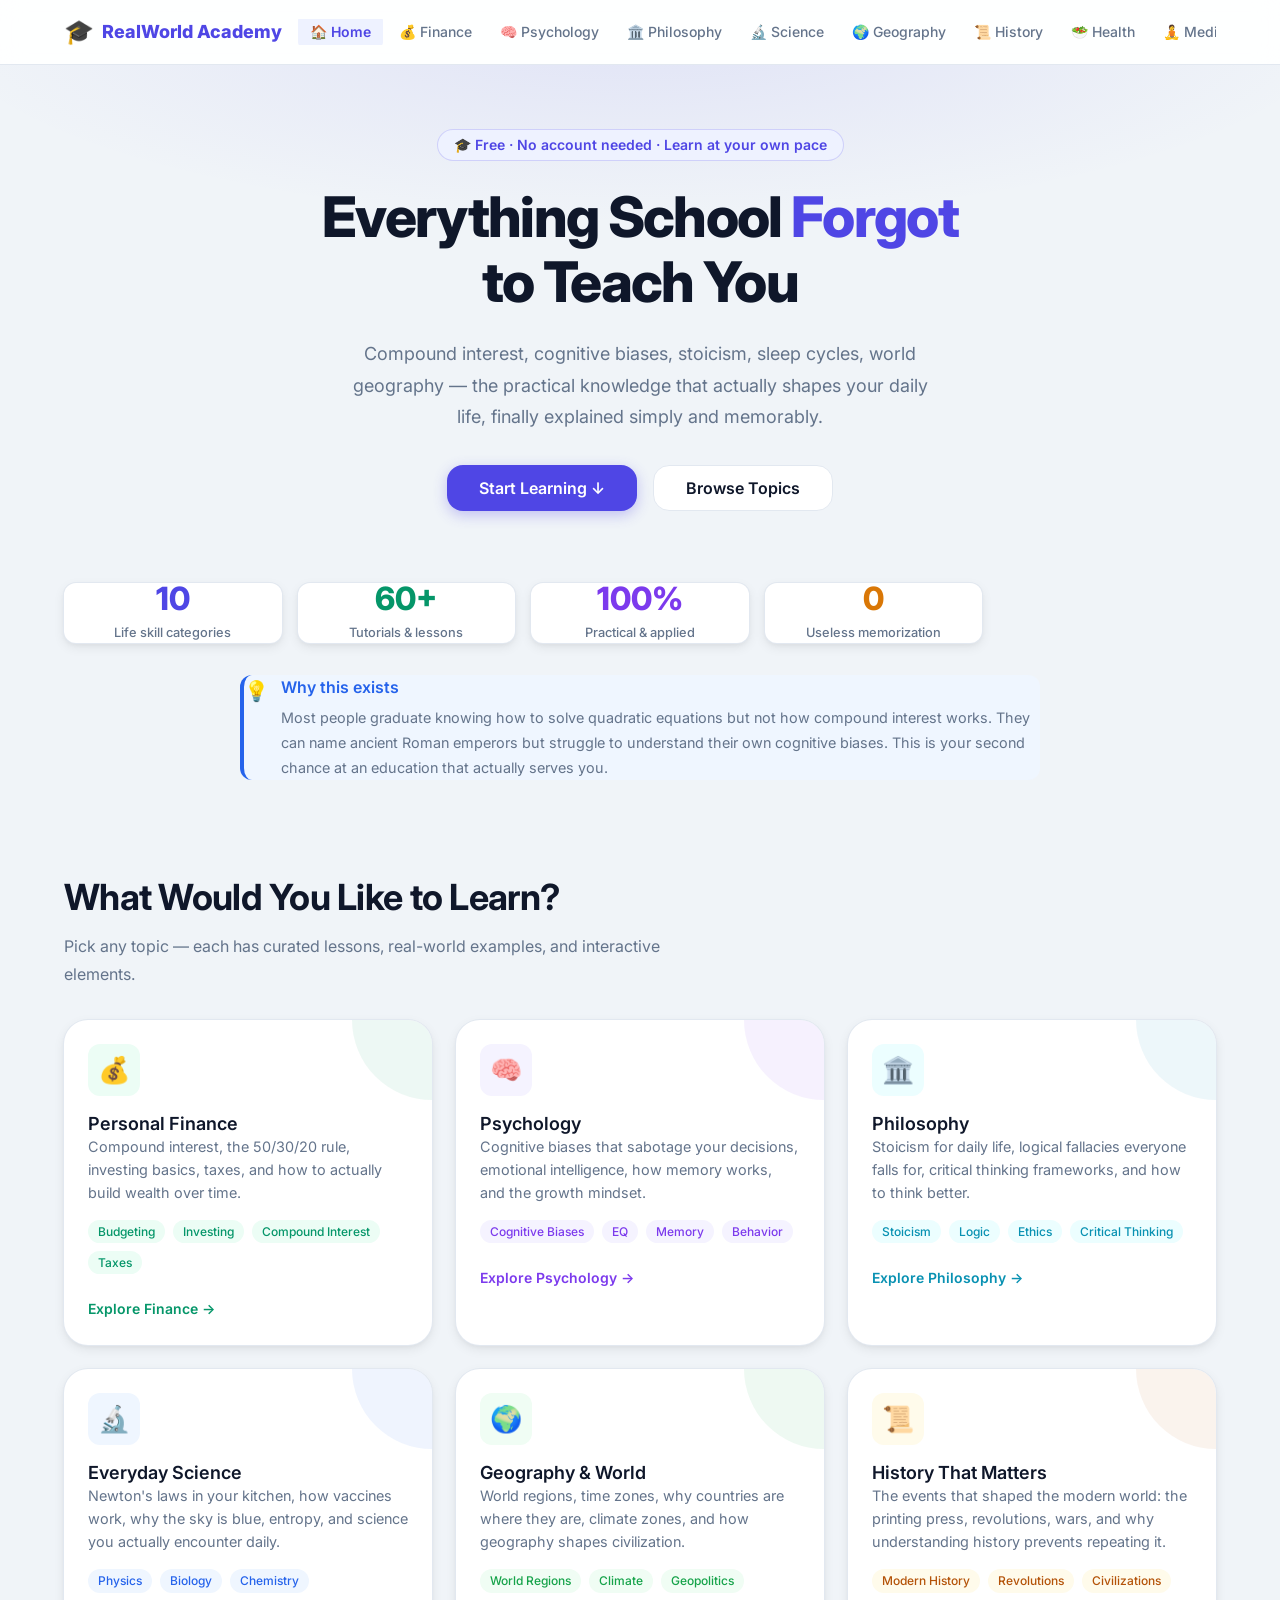
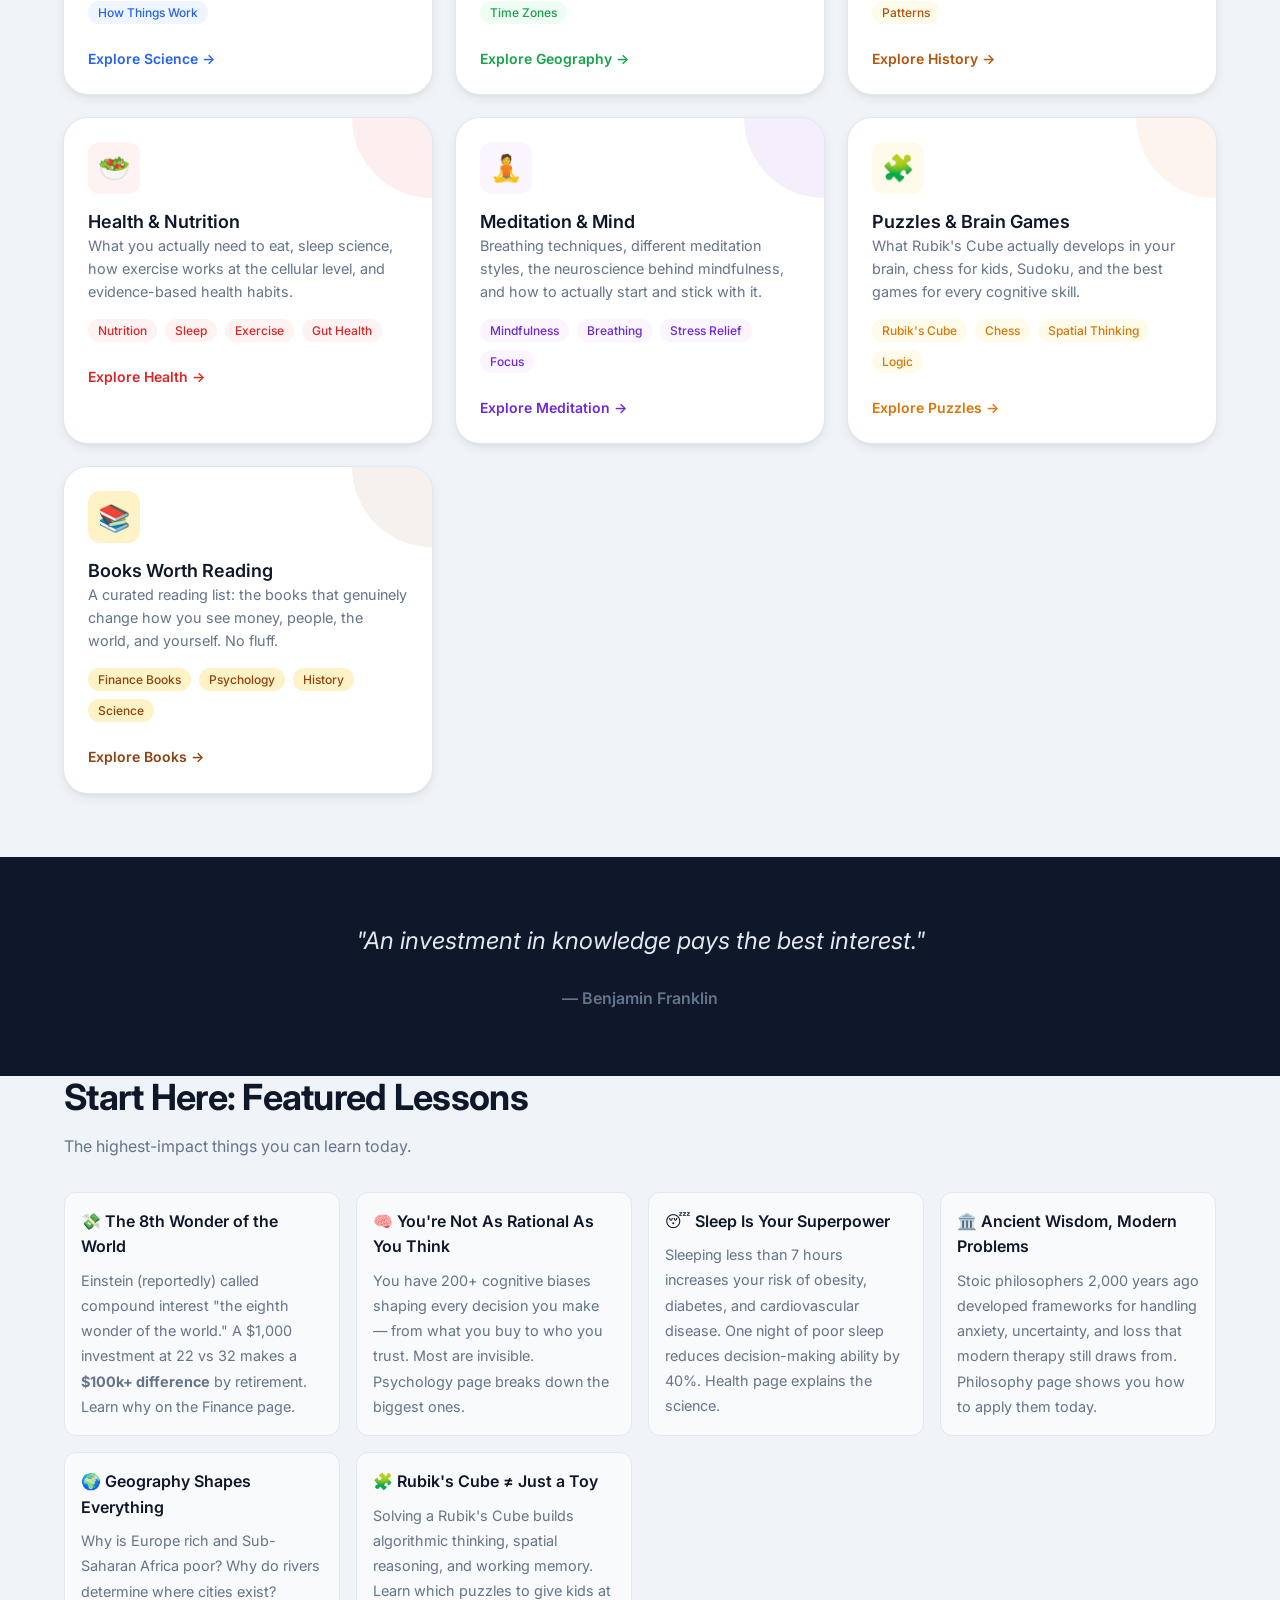
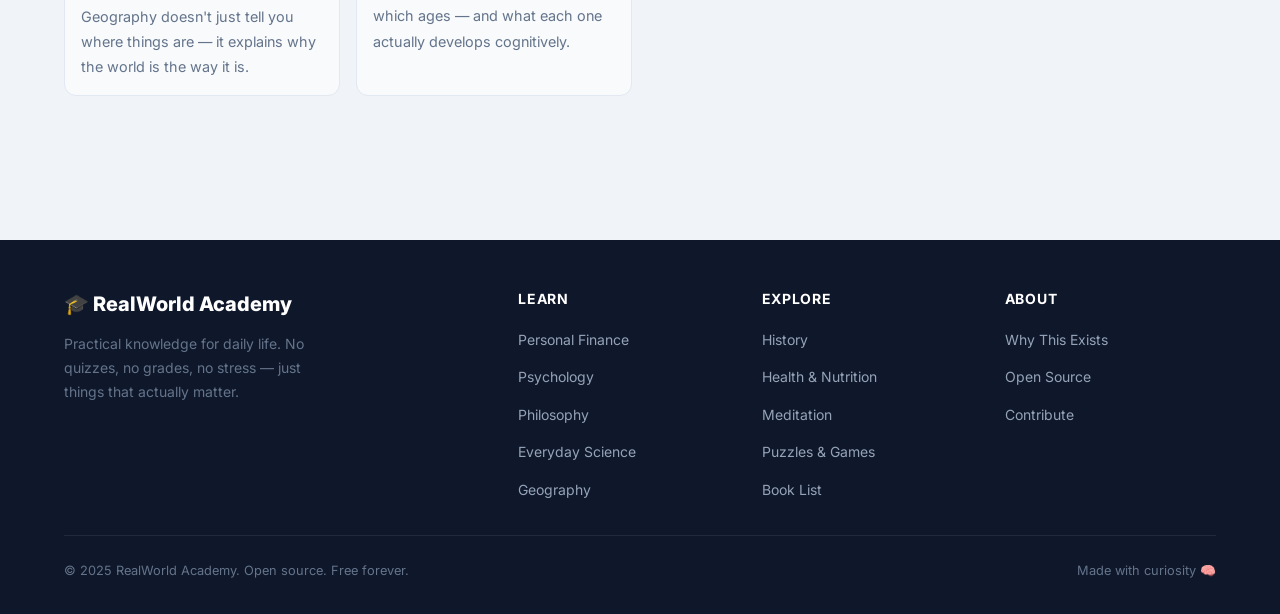
==== index.html @ de0d104a "Initial launch: RealWorld Academy — practical life knowledge platform 10 full content pages covering" ====
<!DOCTYPE html>
<html lang="en">
<head>
  <meta charset="UTF-8" />
  <meta name="viewport" content="width=device-width, initial-scale=1.0" />
  <title>RealWorld Academy — Skills School Never Taught You</title>
  <meta name="description" content="Practical knowledge for real life: finance, psychology, philosophy, science, health, meditation, and more. Tutorials that actually matter.">
  <link rel="preconnect" href="https://fonts.googleapis.com">
  <link href="https://fonts.googleapis.com/css2?family=Inter:wght@400;500;600;700;800&display=swap" rel="stylesheet">
  <link rel="stylesheet" href="css/styles.css">
</head>
<body>

<nav class="nav" id="main-nav"></nav>

<!-- HERO -->
<section class="hero">
  <div class="container">
    <div class="hero-badge animate-up fade-1">🎓 Free · No account needed · Learn at your own pace</div>
    <h1 class="animate-up fade-2">
      Everything School <span>Forgot</span><br>to Teach You
    </h1>
    <p class="lead animate-up fade-3">
      Compound interest, cognitive biases, stoicism, sleep cycles, world geography — the practical knowledge that actually shapes your daily life, finally explained simply and memorably.
    </p>
    <div class="hero-actions animate-up fade-3">
      <a href="pages/finance.html" class="btn btn-primary btn-lg">Start Learning ↓</a>
      <a href="#categories" class="btn btn-outline btn-lg">Browse Topics</a>
    </div>
  </div>
</section>

<!-- WHY THIS EXISTS -->
<section class="section" style="padding-top: 0;">
  <div class="container">
    <div class="stats-row">
      <div class="stat-card">
        <div class="stat-num" style="color:#4f46e5">10</div>
        <div class="stat-label">Life skill categories</div>
      </div>
      <div class="stat-card">
        <div class="stat-num" style="color:#059669">60+</div>
        <div class="stat-label">Tutorials & lessons</div>
      </div>
      <div class="stat-card">
        <div class="stat-num" style="color:#7c3aed">100%</div>
        <div class="stat-label">Practical & applied</div>
      </div>
      <div class="stat-card">
        <div class="stat-num" style="color:#d97706">0</div>
        <div class="stat-label">Useless memorization</div>
      </div>
    </div>

    <div class="callout callout-info" style="max-width:800px; margin: 2rem auto;">
      <span class="callout-icon">💡</span>
      <div>
        <h4>Why this exists</h4>
        <p>Most people graduate knowing how to solve quadratic equations but not how compound interest works. They can name ancient Roman emperors but struggle to understand their own cognitive biases. This is your second chance at an education that actually serves you.</p>
      </div>
    </div>
  </div>
</section>

<!-- CATEGORIES GRID -->
<section class="section" id="categories">
  <div class="container">
    <div class="section-title">
      <h2>What Would You Like to Learn?</h2>
      <p>Pick any topic — each has curated lessons, real-world examples, and interactive elements.</p>
    </div>

    <div class="category-grid">

      <!-- Finance -->
      <a href="pages/finance.html" class="cat-card cat-finance">
        <div class="cat-icon">💰</div>
        <div>
          <h3>Personal Finance</h3>
          <p>Compound interest, the 50/30/20 rule, investing basics, taxes, and how to actually build wealth over time.</p>
        </div>
        <div class="cat-tags">
          <span class="tag">Budgeting</span>
          <span class="tag">Investing</span>
          <span class="tag">Compound Interest</span>
          <span class="tag">Taxes</span>
        </div>
        <span class="cat-link">Explore Finance →</span>
      </a>

      <!-- Psychology -->
      <a href="pages/psychology.html" class="cat-card cat-psych">
        <div class="cat-icon">🧠</div>
        <div>
          <h3>Psychology</h3>
          <p>Cognitive biases that sabotage your decisions, emotional intelligence, how memory works, and the growth mindset.</p>
        </div>
        <div class="cat-tags">
          <span class="tag">Cognitive Biases</span>
          <span class="tag">EQ</span>
          <span class="tag">Memory</span>
          <span class="tag">Behavior</span>
        </div>
        <span class="cat-link">Explore Psychology →</span>
      </a>

      <!-- Philosophy -->
      <a href="pages/philosophy.html" class="cat-card cat-phil">
        <div class="cat-icon">🏛️</div>
        <div>
          <h3>Philosophy</h3>
          <p>Stoicism for daily life, logical fallacies everyone falls for, critical thinking frameworks, and how to think better.</p>
        </div>
        <div class="cat-tags">
          <span class="tag">Stoicism</span>
          <span class="tag">Logic</span>
          <span class="tag">Ethics</span>
          <span class="tag">Critical Thinking</span>
        </div>
        <span class="cat-link">Explore Philosophy →</span>
      </a>

      <!-- Science -->
      <a href="pages/science.html" class="cat-card cat-science">
        <div class="cat-icon">🔬</div>
        <div>
          <h3>Everyday Science</h3>
          <p>Newton's laws in your kitchen, how vaccines work, why the sky is blue, entropy, and science you actually encounter daily.</p>
        </div>
        <div class="cat-tags">
          <span class="tag">Physics</span>
          <span class="tag">Biology</span>
          <span class="tag">Chemistry</span>
          <span class="tag">How Things Work</span>
        </div>
        <span class="cat-link">Explore Science →</span>
      </a>

      <!-- Geography -->
      <a href="pages/geography.html" class="cat-card cat-geo">
        <div class="cat-icon">🌍</div>
        <div>
          <h3>Geography & World</h3>
          <p>World regions, time zones, why countries are where they are, climate zones, and how geography shapes civilization.</p>
        </div>
        <div class="cat-tags">
          <span class="tag">World Regions</span>
          <span class="tag">Climate</span>
          <span class="tag">Geopolitics</span>
          <span class="tag">Time Zones</span>
        </div>
        <span class="cat-link">Explore Geography →</span>
      </a>

      <!-- History -->
      <a href="pages/history.html" class="cat-card cat-history">
        <div class="cat-icon">📜</div>
        <div>
          <h3>History That Matters</h3>
          <p>The events that shaped the modern world: the printing press, revolutions, wars, and why understanding history prevents repeating it.</p>
        </div>
        <div class="cat-tags">
          <span class="tag">Modern History</span>
          <span class="tag">Revolutions</span>
          <span class="tag">Civilizations</span>
          <span class="tag">Patterns</span>
        </div>
        <span class="cat-link">Explore History →</span>
      </a>

      <!-- Health -->
      <a href="pages/health.html" class="cat-card cat-health">
        <div class="cat-icon">🥗</div>
        <div>
          <h3>Health & Nutrition</h3>
          <p>What you actually need to eat, sleep science, how exercise works at the cellular level, and evidence-based health habits.</p>
        </div>
        <div class="cat-tags">
          <span class="tag">Nutrition</span>
          <span class="tag">Sleep</span>
          <span class="tag">Exercise</span>
          <span class="tag">Gut Health</span>
        </div>
        <span class="cat-link">Explore Health →</span>
      </a>

      <!-- Meditation -->
      <a href="pages/meditation.html" class="cat-card cat-med">
        <div class="cat-icon">🧘</div>
        <div>
          <h3>Meditation & Mind</h3>
          <p>Breathing techniques, different meditation styles, the neuroscience behind mindfulness, and how to actually start and stick with it.</p>
        </div>
        <div class="cat-tags">
          <span class="tag">Mindfulness</span>
          <span class="tag">Breathing</span>
          <span class="tag">Stress Relief</span>
          <span class="tag">Focus</span>
        </div>
        <span class="cat-link">Explore Meditation →</span>
      </a>

      <!-- Puzzles -->
      <a href="pages/puzzles.html" class="cat-card cat-puz">
        <div class="cat-icon">🧩</div>
        <div>
          <h3>Puzzles & Brain Games</h3>
          <p>What Rubik's Cube actually develops in your brain, chess for kids, Sudoku, and the best games for every cognitive skill.</p>
        </div>
        <div class="cat-tags">
          <span class="tag">Rubik's Cube</span>
          <span class="tag">Chess</span>
          <span class="tag">Spatial Thinking</span>
          <span class="tag">Logic</span>
        </div>
        <span class="cat-link">Explore Puzzles →</span>
      </a>

      <!-- Books -->
      <a href="pages/books.html" class="cat-card cat-books">
        <div class="cat-icon">📚</div>
        <div>
          <h3>Books Worth Reading</h3>
          <p>A curated reading list: the books that genuinely change how you see money, people, the world, and yourself. No fluff.</p>
        </div>
        <div class="cat-tags">
          <span class="tag">Finance Books</span>
          <span class="tag">Psychology</span>
          <span class="tag">History</span>
          <span class="tag">Science</span>
        </div>
        <span class="cat-link">Explore Books →</span>
      </a>

    </div>
  </div>
</section>

<!-- QUOTE SECTION -->
<section class="section" style="background: #0f172a; padding: 4rem 0;">
  <div class="container" style="text-align: center; max-width: 700px;">
    <p style="font-size: 1.5rem; font-style: italic; color: #e2e8f0; line-height: 1.65; margin-bottom: 1.5rem;">
      "An investment in knowledge pays the best interest."
    </p>
    <p style="color: #64748b; font-weight: 600;">— Benjamin Franklin</p>
  </div>
</section>

<!-- FEATURED LESSON TEASER -->
<section class="section">
  <div class="container">
    <div class="section-title">
      <h2>Start Here: Featured Lessons</h2>
      <p>The highest-impact things you can learn today.</p>
    </div>
    <div class="info-grid">
      <div class="info-block">
        <h4>💸 The 8th Wonder of the World</h4>
        <p>Einstein (reportedly) called compound interest "the eighth wonder of the world." A $1,000 investment at 22 vs 32 makes a <strong>$100k+ difference</strong> by retirement. Learn why on the Finance page.</p>
      </div>
      <div class="info-block">
        <h4>🧠 You're Not As Rational As You Think</h4>
        <p>You have 200+ cognitive biases shaping every decision you make — from what you buy to who you trust. Most are invisible. Psychology page breaks down the biggest ones.</p>
      </div>
      <div class="info-block">
        <h4>😴 Sleep Is Your Superpower</h4>
        <p>Sleeping less than 7 hours increases your risk of obesity, diabetes, and cardiovascular disease. One night of poor sleep reduces decision-making ability by 40%. Health page explains the science.</p>
      </div>
      <div class="info-block">
        <h4>🏛️ Ancient Wisdom, Modern Problems</h4>
        <p>Stoic philosophers 2,000 years ago developed frameworks for handling anxiety, uncertainty, and loss that modern therapy still draws from. Philosophy page shows you how to apply them today.</p>
      </div>
      <div class="info-block">
        <h4>🌍 Geography Shapes Everything</h4>
        <p>Why is Europe rich and Sub-Saharan Africa poor? Why do rivers determine where cities exist? Geography doesn't just tell you where things are — it explains why the world is the way it is.</p>
      </div>
      <div class="info-block">
        <h4>🧩 Rubik's Cube ≠ Just a Toy</h4>
        <p>Solving a Rubik's Cube builds algorithmic thinking, spatial reasoning, and working memory. Learn which puzzles to give kids at which ages — and what each one actually develops cognitively.</p>
      </div>
    </div>
  </div>
</section>

<!-- FOOTER -->
<footer class="footer">
  <div class="footer-inner">
    <div class="footer-top">
      <div class="footer-brand">
        <div class="logo-text">🎓 RealWorld Academy</div>
        <p>Practical knowledge for daily life. No quizzes, no grades, no stress — just things that actually matter.</p>
      </div>
      <div class="footer-col">
        <h5>Learn</h5>
        <ul>
          <li><a href="pages/finance.html">Personal Finance</a></li>
          <li><a href="pages/psychology.html">Psychology</a></li>
          <li><a href="pages/philosophy.html">Philosophy</a></li>
          <li><a href="pages/science.html">Everyday Science</a></li>
          <li><a href="pages/geography.html">Geography</a></li>
        </ul>
      </div>
      <div class="footer-col">
        <h5>Explore</h5>
        <ul>
          <li><a href="pages/history.html">History</a></li>
          <li><a href="pages/health.html">Health & Nutrition</a></li>
          <li><a href="pages/meditation.html">Meditation</a></li>
          <li><a href="pages/puzzles.html">Puzzles & Games</a></li>
          <li><a href="pages/books.html">Book List</a></li>
        </ul>
      </div>
      <div class="footer-col">
        <h5>About</h5>
        <ul>
          <li><a href="#">Why This Exists</a></li>
          <li><a href="#">Open Source</a></li>
          <li><a href="#">Contribute</a></li>
        </ul>
      </div>
    </div>
    <div class="footer-bottom">
      <p>© 2025 RealWorld Academy. Open source. Free forever.</p>
      <p>Made with curiosity 🧠</p>
    </div>
  </div>
</footer>

<script src="js/nav.js"></script>
<script>renderNav('home');</script>
</body>
</html>
---- css/styles.css ----
/* ===== REALWORLD ACADEMY — Design System ===== */

:root {
  /* Colors */
  --bg: #f0f4f8;
  --surface: #ffffff;
  --surface-2: #f8fafc;
  --border: #e2e8f0;
  --text: #0f172a;
  --text-muted: #64748b;
  --text-light: #94a3b8;

  /* Brand */
  --primary: #4f46e5;
  --primary-light: #eef2ff;
  --primary-dark: #3730a3;

  /* Category Colors */
  --finance:    #059669;
  --finance-bg: #ecfdf5;
  --psych:      #7c3aed;
  --psych-bg:   #f5f3ff;
  --philosophy: #0891b2;
  --phil-bg:    #ecfeff;
  --science:    #2563eb;
  --sci-bg:     #eff6ff;
  --geo:        #16a34a;
  --geo-bg:     #f0fdf4;
  --history:    #b45309;
  --hist-bg:    #fffbeb;
  --health:     #dc2626;
  --health-bg:  #fef2f2;
  --meditate:   #6d28d9;
  --med-bg:     #faf5ff;
  --puzzles:    #d97706;
  --puz-bg:     #fffbeb;
  --books:      #92400e;
  --books-bg:   #fef3c7;

  /* Spacing */
  --space-1: 0.25rem;
  --space-2: 0.5rem;
  --space-3: 0.75rem;
  --space-4: 1rem;
  --space-6: 1.5rem;
  --space-8: 2rem;
  --space-12: 3rem;
  --space-16: 4rem;

  /* Typography */
  --font-sans: 'Inter', system-ui, -apple-system, sans-serif;
  --font-mono: 'JetBrains Mono', 'Fira Code', monospace;

  /* Radius */
  --radius-sm: 0.375rem;
  --radius: 0.75rem;
  --radius-lg: 1rem;
  --radius-xl: 1.5rem;

  /* Shadows */
  --shadow-sm: 0 1px 3px rgba(0,0,0,.07), 0 1px 2px rgba(0,0,0,.05);
  --shadow: 0 4px 12px rgba(0,0,0,.08), 0 2px 4px rgba(0,0,0,.04);
  --shadow-lg: 0 10px 30px rgba(0,0,0,.1), 0 4px 8px rgba(0,0,0,.06);
  --shadow-card: 0 0 0 1px var(--border), var(--shadow);
}

/* ===== RESET ===== */
*, *::before, *::after { box-sizing: border-box; margin: 0; padding: 0; }
html { scroll-behavior: smooth; }
body {
  font-family: var(--font-sans);
  background: var(--bg);
  color: var(--text);
  line-height: 1.6;
  min-height: 100vh;
}
a { color: inherit; text-decoration: none; }
img { max-width: 100%; display: block; }
button { cursor: pointer; font-family: inherit; }

/* ===== TYPOGRAPHY ===== */
h1 { font-size: clamp(2rem, 5vw, 3.5rem); font-weight: 800; line-height: 1.15; letter-spacing: -0.03em; }
h2 { font-size: clamp(1.5rem, 3vw, 2.25rem); font-weight: 700; line-height: 1.2; letter-spacing: -0.02em; }
h3 { font-size: 1.25rem; font-weight: 600; line-height: 1.3; }
h4 { font-size: 1rem; font-weight: 600; }
p { color: var(--text-muted); line-height: 1.75; }
p.lead { font-size: 1.125rem; color: var(--text-muted); }

/* ===== NAVIGATION ===== */
.nav {
  position: sticky;
  top: 0;
  z-index: 100;
  background: rgba(255,255,255,0.92);
  backdrop-filter: blur(12px);
  border-bottom: 1px solid var(--border);
}
.nav-inner {
  max-width: 1200px;
  margin: 0 auto;
  padding: 0 var(--space-6);
  height: 64px;
  display: flex;
  align-items: center;
  justify-content: space-between;
  gap: var(--space-4);
}
.nav-brand {
  display: flex;
  align-items: center;
  gap: var(--space-2);
  font-weight: 800;
  font-size: 1.125rem;
  color: var(--primary);
  white-space: nowrap;
}
.nav-brand .logo { font-size: 1.5rem; }
.nav-links {
  display: flex;
  align-items: center;
  gap: var(--space-1);
  flex-wrap: nowrap;
  overflow-x: auto;
  -webkit-overflow-scrolling: touch;
  scrollbar-width: none;
  list-style: none;
}
.nav-links::-webkit-scrollbar { display: none; }
.nav-links a {
  padding: var(--space-2) var(--space-3);
  border-radius: var(--radius-sm);
  font-size: 0.875rem;
  font-weight: 500;
  color: var(--text-muted);
  white-space: nowrap;
  transition: all 0.15s;
}
.nav-links a:hover { background: var(--primary-light); color: var(--primary); }
.nav-links a.active { background: var(--primary-light); color: var(--primary); font-weight: 600; }

/* ===== LAYOUT ===== */
.container {
  max-width: 1200px;
  margin: 0 auto;
  padding: 0 var(--space-6);
}
.section { padding: var(--space-16) 0; }
.section + .section { padding-top: 0; }

/* ===== HERO ===== */
.hero {
  padding: var(--space-16) 0 var(--space-12);
  text-align: center;
  position: relative;
  overflow: hidden;
}
.hero::before {
  content: '';
  position: absolute;
  inset: 0;
  background: radial-gradient(ellipse 80% 60% at 50% -10%, rgba(79,70,229,0.1) 0%, transparent 70%);
  pointer-events: none;
}
.hero-badge {
  display: inline-flex;
  align-items: center;
  gap: var(--space-2);
  padding: var(--space-1) var(--space-4);
  background: var(--primary-light);
  color: var(--primary);
  border-radius: 100px;
  font-size: 0.875rem;
  font-weight: 600;
  margin-bottom: var(--space-6);
  border: 1px solid rgba(79,70,229,0.2);
}
.hero h1 { margin-bottom: var(--space-6); max-width: 800px; margin-left: auto; margin-right: auto; }
.hero h1 span { color: var(--primary); }
.hero p.lead { max-width: 600px; margin: 0 auto var(--space-8); }
.hero-actions { display: flex; gap: var(--space-4); justify-content: center; flex-wrap: wrap; }

/* ===== PAGE HERO (Category Pages) ===== */
.page-hero {
  padding: var(--space-12) 0 var(--space-8);
}
.page-hero .breadcrumb {
  display: flex;
  align-items: center;
  gap: var(--space-2);
  margin-bottom: var(--space-4);
  font-size: 0.875rem;
  color: var(--text-muted);
}
.page-hero .breadcrumb a { color: var(--primary); }
.page-hero .breadcrumb span { color: var(--text-light); }
.page-hero-icon {
  width: 64px;
  height: 64px;
  border-radius: var(--radius-lg);
  display: flex;
  align-items: center;
  justify-content: center;
  font-size: 2rem;
  margin-bottom: var(--space-4);
}
.page-hero h1 { font-size: clamp(2rem, 4vw, 2.75rem); margin-bottom: var(--space-4); }
.page-hero p.lead { max-width: 700px; }

/* ===== BUTTONS ===== */
.btn {
  display: inline-flex;
  align-items: center;
  gap: var(--space-2);
  padding: 0.625rem 1.25rem;
  border-radius: var(--radius);
  font-size: 0.9375rem;
  font-weight: 600;
  border: none;
  transition: all 0.2s;
  line-height: 1;
}
.btn-primary {
  background: var(--primary);
  color: white;
  box-shadow: 0 4px 14px rgba(79,70,229,0.3);
}
.btn-primary:hover {
  background: var(--primary-dark);
  box-shadow: 0 6px 20px rgba(79,70,229,0.4);
  transform: translateY(-1px);
}
.btn-outline {
  background: white;
  color: var(--text);
  border: 1.5px solid var(--border);
}
.btn-outline:hover { border-color: var(--primary); color: var(--primary); background: var(--primary-light); }
.btn-ghost { background: transparent; color: var(--text-muted); }
.btn-ghost:hover { background: var(--surface-2); color: var(--text); }
.btn-lg { padding: 0.875rem 2rem; font-size: 1rem; border-radius: var(--radius-lg); }

/* ===== CARDS ===== */
.card {
  background: var(--surface);
  border-radius: var(--radius-lg);
  box-shadow: var(--shadow-card);
  overflow: hidden;
  transition: all 0.2s;
}
.card:hover { box-shadow: var(--shadow-lg); transform: translateY(-2px); }
.card-body { padding: var(--space-6); }
.card-header { padding: var(--space-6); border-bottom: 1px solid var(--border); }

/* ===== CATEGORY CARDS (Home) ===== */
.category-grid {
  display: grid;
  grid-template-columns: repeat(auto-fill, minmax(280px, 1fr));
  gap: var(--space-6);
}
.cat-card {
  background: var(--surface);
  border-radius: var(--radius-xl);
  padding: var(--space-6);
  box-shadow: var(--shadow-card);
  transition: all 0.25s cubic-bezier(0.34, 1.56, 0.64, 1);
  display: flex;
  flex-direction: column;
  gap: var(--space-4);
  position: relative;
  overflow: hidden;
}
.cat-card::after {
  content: '';
  position: absolute;
  top: 0; right: 0;
  width: 80px; height: 80px;
  border-radius: 0 var(--radius-xl) 0 80px;
  opacity: 0.07;
  transition: opacity 0.2s;
}
.cat-card:hover { box-shadow: var(--shadow-lg); transform: translateY(-4px) scale(1.01); }
.cat-card:hover::after { opacity: 0.12; }
.cat-icon {
  width: 52px;
  height: 52px;
  border-radius: var(--radius);
  display: flex;
  align-items: center;
  justify-content: center;
  font-size: 1.625rem;
  flex-shrink: 0;
}
.cat-card h3 { font-size: 1.125rem; color: var(--text); }
.cat-card p { font-size: 0.9rem; line-height: 1.6; flex: 1; }
.cat-tags { display: flex; flex-wrap: wrap; gap: var(--space-2); }
.tag {
  padding: 2px 10px;
  border-radius: 100px;
  font-size: 0.75rem;
  font-weight: 500;
}
.cat-link {
  display: inline-flex;
  align-items: center;
  gap: var(--space-2);
  font-size: 0.875rem;
  font-weight: 600;
  margin-top: var(--space-2);
  transition: gap 0.2s;
}
.cat-card:hover .cat-link { gap: var(--space-3); }

/* Category theming */
.cat-finance .cat-icon { background: var(--finance-bg); }
.cat-finance .cat-icon, .cat-finance .cat-link { color: var(--finance); }
.cat-finance .tag { background: var(--finance-bg); color: var(--finance); }
.cat-finance::after { background: var(--finance); }

.cat-psych .cat-icon { background: var(--psych-bg); }
.cat-psych .cat-icon, .cat-psych .cat-link { color: var(--psych); }
.cat-psych .tag { background: var(--psych-bg); color: var(--psych); }
.cat-psych::after { background: var(--psych); }

.cat-phil .cat-icon { background: var(--phil-bg); }
.cat-phil .cat-icon, .cat-phil .cat-link { color: var(--philosophy); }
.cat-phil .tag { background: var(--phil-bg); color: var(--philosophy); }
.cat-phil::after { background: var(--philosophy); }

.cat-science .cat-icon { background: var(--sci-bg); }
.cat-science .cat-icon, .cat-science .cat-link { color: var(--science); }
.cat-science .tag { background: var(--sci-bg); color: var(--science); }
.cat-science::after { background: var(--science); }

.cat-geo .cat-icon { background: var(--geo-bg); }
.cat-geo .cat-icon, .cat-geo .cat-link { color: var(--geo); }
.cat-geo .tag { background: var(--geo-bg); color: var(--geo); }
.cat-geo::after { background: var(--geo); }

.cat-history .cat-icon { background: var(--hist-bg); }
.cat-history .cat-icon, .cat-history .cat-link { color: var(--history); }
.cat-history .tag { background: var(--hist-bg); color: var(--history); }
.cat-history::after { background: var(--history); }

.cat-health .cat-icon { background: var(--health-bg); }
.cat-health .cat-icon, .cat-health .cat-link { color: var(--health); }
.cat-health .tag { background: var(--health-bg); color: var(--health); }
.cat-health::after { background: var(--health); }

.cat-med .cat-icon { background: var(--med-bg); }
.cat-med .cat-icon, .cat-med .cat-link { color: var(--meditate); }
.cat-med .tag { background: var(--med-bg); color: var(--meditate); }
.cat-med::after { background: var(--meditate); }

.cat-puz .cat-icon { background: var(--puz-bg); }
.cat-puz .cat-icon, .cat-puz .cat-link { color: var(--puzzles); }
.cat-puz .tag { background: var(--puz-bg); color: var(--puzzles); }
.cat-puz::after { background: var(--puzzles); }

.cat-books .cat-icon { background: var(--books-bg); }
.cat-books .cat-icon, .cat-books .cat-link { color: var(--books); }
.cat-books .tag { background: var(--books-bg); color: var(--books); }
.cat-books::after { background: var(--books); }

/* ===== TOPIC SECTIONS ===== */
.topics { display: flex; flex-direction: column; gap: var(--space-6); }
.topic-card {
  background: var(--surface);
  border-radius: var(--radius-lg);
  box-shadow: var(--shadow-card);
  overflow: hidden;
}
.topic-header {
  padding: var(--space-6);
  cursor: pointer;
  display: flex;
  align-items: flex-start;
  justify-content: space-between;
  gap: var(--space-4);
  user-select: none;
  transition: background 0.15s;
}
.topic-header:hover { background: var(--surface-2); }
.topic-header-left { display: flex; align-items: flex-start; gap: var(--space-4); }
.topic-num {
  width: 32px;
  height: 32px;
  border-radius: 50%;
  display: flex;
  align-items: center;
  justify-content: center;
  font-weight: 700;
  font-size: 0.875rem;
  flex-shrink: 0;
  margin-top: 2px;
}
.topic-header h3 { margin-bottom: var(--space-1); }
.topic-header p { font-size: 0.9rem; }
.topic-chevron {
  font-size: 1.25rem;
  color: var(--text-light);
  transition: transform 0.25s;
  flex-shrink: 0;
  margin-top: 2px;
}
.topic-card.open .topic-chevron { transform: rotate(180deg); }
.topic-body {
  display: none;
  padding: 0 var(--space-6) var(--space-6);
}
.topic-card.open .topic-body { display: block; }
.topic-content { border-top: 1px solid var(--border); padding-top: var(--space-6); }

/* ===== INFO BLOCKS ===== */
.info-grid {
  display: grid;
  grid-template-columns: repeat(auto-fill, minmax(260px, 1fr));
  gap: var(--space-4);
  margin: var(--space-4) 0;
}
.info-block {
  background: var(--surface-2);
  border-radius: var(--radius);
  padding: var(--space-4);
  border: 1px solid var(--border);
}
.info-block h4 { margin-bottom: var(--space-2); }
.info-block p { font-size: 0.9rem; }

.callout {
  border-radius: var(--radius);
  padding: var(--space-4) var(--space-5);
  margin: var(--space-4) 0;
  display: flex;
  gap: var(--space-3);
  border-left: 4px solid;
}
.callout-icon { font-size: 1.25rem; flex-shrink: 0; }
.callout h4 { margin-bottom: var(--space-1); }
.callout p { font-size: 0.9rem; margin-bottom: 0; }

.callout-tip { background: #ecfdf5; border-color: #059669; }
.callout-tip h4 { color: #059669; }
.callout-warn { background: #fffbeb; border-color: #d97706; }
.callout-warn h4 { color: #d97706; }
.callout-info { background: #eff6ff; border-color: #2563eb; }
.callout-info h4 { color: #2563eb; }
.callout-fact { background: #f5f3ff; border-color: #7c3aed; }
.callout-fact h4 { color: #7c3aed; }

/* ===== STAT CARDS ===== */
.stats-row {
  display: grid;
  grid-template-columns: repeat(auto-fill, minmax(180px, 1fr));
  gap: var(--space-4);
  margin: var(--space-6) 0;
}
.stat-card {
  background: var(--surface);
  border-radius: var(--radius);
  padding: var(--space-5);
  box-shadow: var(--shadow-card);
  text-align: center;
}
.stat-card .stat-num {
  font-size: 2rem;
  font-weight: 800;
  line-height: 1;
  margin-bottom: var(--space-2);
}
.stat-card .stat-label {
  font-size: 0.8rem;
  color: var(--text-muted);
  font-weight: 500;
}

/* ===== TIMELINE ===== */
.timeline { position: relative; padding-left: 2rem; }
.timeline::before {
  content: '';
  position: absolute;
  left: 0;
  top: 0.5rem;
  bottom: 0.5rem;
  width: 2px;
  background: var(--border);
  border-radius: 2px;
}
.timeline-item { position: relative; padding-bottom: var(--space-8); }
.timeline-item:last-child { padding-bottom: 0; }
.timeline-dot {
  position: absolute;
  left: -2.4rem;
  top: 0.25rem;
  width: 14px;
  height: 14px;
  border-radius: 50%;
  border: 2.5px solid white;
  box-shadow: 0 0 0 2px currentColor;
}
.timeline-year {
  font-size: 0.8rem;
  font-weight: 700;
  text-transform: uppercase;
  letter-spacing: 0.05em;
  margin-bottom: var(--space-2);
  opacity: 0.8;
}
.timeline-item h4 { margin-bottom: var(--space-2); color: var(--text); }
.timeline-item p { font-size: 0.9rem; }

/* ===== BOOK CARDS ===== */
.book-grid {
  display: grid;
  grid-template-columns: repeat(auto-fill, minmax(280px, 1fr));
  gap: var(--space-6);
}
.book-card {
  background: var(--surface);
  border-radius: var(--radius-lg);
  box-shadow: var(--shadow-card);
  padding: var(--space-5);
  display: flex;
  gap: var(--space-4);
  transition: all 0.2s;
}
.book-card:hover { box-shadow: var(--shadow-lg); transform: translateY(-2px); }
.book-cover {
  width: 60px;
  height: 84px;
  border-radius: var(--radius-sm);
  flex-shrink: 0;
  display: flex;
  align-items: center;
  justify-content: center;
  font-size: 1.75rem;
  font-weight: 800;
}
.book-meta { flex: 1; min-width: 0; }
.book-meta h4 { font-size: 0.9375rem; margin-bottom: 2px; }
.book-meta .author { font-size: 0.8rem; color: var(--text-muted); margin-bottom: var(--space-2); }
.book-meta .why { font-size: 0.85rem; line-height: 1.5; }
.difficulty {
  display: inline-flex;
  align-items: center;
  gap: 4px;
  font-size: 0.75rem;
  font-weight: 500;
  padding: 2px 8px;
  border-radius: 100px;
  margin-top: var(--space-2);
}

/* ===== PUZZLE GRID ===== */
.puzzle-grid {
  display: grid;
  grid-template-columns: repeat(auto-fill, minmax(300px, 1fr));
  gap: var(--space-6);
}
.puzzle-card {
  background: var(--surface);
  border-radius: var(--radius-lg);
  box-shadow: var(--shadow-card);
  overflow: hidden;
}
.puzzle-top {
  padding: var(--space-6);
  display: flex;
  align-items: center;
  gap: var(--space-4);
}
.puzzle-icon-wrap {
  width: 56px;
  height: 56px;
  border-radius: var(--radius);
  display: flex;
  align-items: center;
  justify-content: center;
  font-size: 2rem;
  flex-shrink: 0;
}
.puzzle-card h3 { margin-bottom: 4px; }
.puzzle-card .age-badge {
  font-size: 0.75rem;
  color: var(--text-muted);
}
.puzzle-skills {
  padding: 0 var(--space-6) var(--space-4);
}
.puzzle-skills h4 { font-size: 0.8rem; text-transform: uppercase; letter-spacing: 0.05em; color: var(--text-muted); margin-bottom: var(--space-3); }
.skill-tags { display: flex; flex-wrap: wrap; gap: var(--space-2); }
.skill-tag {
  padding: 3px 10px;
  border-radius: 100px;
  font-size: 0.75rem;
  font-weight: 500;
  background: var(--surface-2);
  color: var(--text-muted);
  border: 1px solid var(--border);
}
.puzzle-desc {
  padding: var(--space-4) var(--space-6) var(--space-6);
  border-top: 1px solid var(--border);
}
.puzzle-desc p { font-size: 0.9rem; }

/* ===== INTERACTIVE CALCULATOR ===== */
.calculator {
  background: var(--surface);
  border-radius: var(--radius-xl);
  box-shadow: var(--shadow-card);
  padding: var(--space-8);
}
.calc-title { margin-bottom: var(--space-6); }
.calc-grid {
  display: grid;
  grid-template-columns: repeat(auto-fill, minmax(220px, 1fr));
  gap: var(--space-4);
  margin-bottom: var(--space-6);
}
.form-group { display: flex; flex-direction: column; gap: var(--space-2); }
.form-label { font-size: 0.875rem; font-weight: 600; color: var(--text); }
.form-input {
  padding: 0.625rem 0.875rem;
  border: 1.5px solid var(--border);
  border-radius: var(--radius);
  font-size: 1rem;
  font-family: inherit;
  background: var(--surface);
  color: var(--text);
  transition: border-color 0.15s;
}
.form-input:focus { outline: none; border-color: var(--primary); }
.calc-result {
  background: var(--primary-light);
  border-radius: var(--radius-lg);
  padding: var(--space-6);
  display: grid;
  grid-template-columns: repeat(auto-fill, minmax(160px, 1fr));
  gap: var(--space-4);
  margin-bottom: var(--space-6);
}
.calc-result .res-item { text-align: center; }
.calc-result .res-num { font-size: 1.75rem; font-weight: 800; color: var(--primary); line-height: 1; }
.calc-result .res-label { font-size: 0.8rem; color: var(--text-muted); margin-top: 4px; }

/* ===== MEDITATION TIMER ===== */
.breath-container {
  display: flex;
  flex-direction: column;
  align-items: center;
  padding: var(--space-8) 0;
}
.breath-circle {
  width: 200px;
  height: 200px;
  border-radius: 50%;
  background: radial-gradient(circle, rgba(109,40,217,0.3) 0%, rgba(109,40,217,0.05) 70%, transparent 100%);
  border: 3px solid rgba(109,40,217,0.3);
  display: flex;
  align-items: center;
  justify-content: center;
  font-size: 1.125rem;
  font-weight: 600;
  color: var(--meditate);
  transition: transform 4s ease-in-out;
  margin-bottom: var(--space-6);
}
.breath-circle.expanding { transform: scale(1.4); }
.breath-circle.holding { transform: scale(1.4); transition: none; }
.breath-circle.shrinking { transform: scale(1); }
.breath-controls { display: flex; gap: var(--space-4); }
.breath-phase { font-size: 0.9rem; color: var(--text-muted); text-align: center; margin-bottom: var(--space-4); }
.breath-count { font-size: 0.8rem; color: var(--text-light); text-align: center; }

/* ===== WORLD MAP (SVG based) ===== */
.map-container {
  background: var(--surface);
  border-radius: var(--radius-xl);
  box-shadow: var(--shadow-card);
  overflow: hidden;
}
.map-header { padding: var(--space-5) var(--space-6); border-bottom: 1px solid var(--border); }
.region-grid {
  display: grid;
  grid-template-columns: repeat(auto-fill, minmax(220px, 1fr));
  gap: var(--space-4);
  padding: var(--space-6);
}
.region-card {
  background: var(--surface-2);
  border-radius: var(--radius);
  padding: var(--space-4);
  border: 1px solid var(--border);
  cursor: pointer;
  transition: all 0.15s;
}
.region-card:hover { border-color: var(--geo); background: var(--geo-bg); }
.region-card.active { border-color: var(--geo); background: var(--geo-bg); box-shadow: 0 0 0 2px rgba(22,163,74,0.15); }
.region-card h4 { display: flex; align-items: center; gap: var(--space-2); margin-bottom: var(--space-2); }
.region-card p { font-size: 0.85rem; }
.region-detail {
  border-top: 1px solid var(--border);
  padding: var(--space-6);
  display: none;
}
.region-detail.visible { display: block; }

/* ===== BIAS CARDS ===== */
.bias-grid {
  display: grid;
  grid-template-columns: repeat(auto-fill, minmax(300px, 1fr));
  gap: var(--space-4);
}
.bias-card {
  background: var(--surface);
  border-radius: var(--radius);
  box-shadow: var(--shadow-card);
  padding: var(--space-5);
  border-top: 3px solid var(--psych);
}
.bias-card h4 { color: var(--text); margin-bottom: var(--space-2); display: flex; align-items: center; gap: var(--space-2); }
.bias-card .example {
  background: var(--psych-bg);
  border-radius: var(--radius-sm);
  padding: var(--space-3);
  font-size: 0.85rem;
  margin-top: var(--space-3);
  border-left: 3px solid var(--psych);
  color: var(--text-muted);
  font-style: italic;
}

/* ===== PHILOSOPHY CARDS ===== */
.quote-block {
  background: var(--phil-bg);
  border-radius: var(--radius);
  padding: var(--space-5) var(--space-6);
  border-left: 4px solid var(--philosophy);
  margin: var(--space-4) 0;
}
.quote-block blockquote {
  font-size: 1.125rem;
  font-style: italic;
  color: var(--text);
  line-height: 1.65;
  margin-bottom: var(--space-3);
}
.quote-block cite { font-size: 0.875rem; color: var(--philosophy); font-weight: 600; }

/* ===== SCIENCE VISUAL ===== */
.law-cards {
  display: grid;
  grid-template-columns: repeat(auto-fill, minmax(260px, 1fr));
  gap: var(--space-4);
}
.law-card {
  background: var(--surface);
  border-radius: var(--radius);
  box-shadow: var(--shadow-card);
  padding: var(--space-5);
  border-top: 3px solid var(--science);
}
.law-number { font-size: 2.5rem; font-weight: 800; color: rgba(37,99,235,0.1); line-height: 1; margin-bottom: var(--space-2); }
.law-card h4 { margin-bottom: var(--space-2); }
.law-card .daily-life { font-size: 0.85rem; background: var(--sci-bg); padding: var(--space-3); border-radius: var(--radius-sm); margin-top: var(--space-3); }

/* ===== NUTRIENT TABLE ===== */
.nutrient-grid {
  display: grid;
  grid-template-columns: repeat(auto-fill, minmax(280px, 1fr));
  gap: var(--space-4);
}
.nutrient-card {
  background: var(--surface);
  border-radius: var(--radius);
  box-shadow: var(--shadow-card);
  overflow: hidden;
}
.nutrient-top {
  padding: var(--space-4) var(--space-5);
  display: flex;
  align-items: center;
  gap: var(--space-3);
}
.nutrient-icon { font-size: 1.75rem; }
.nutrient-name { font-weight: 600; }
.nutrient-role { font-size: 0.8rem; color: var(--text-muted); }
.nutrient-body { padding: var(--space-4) var(--space-5); border-top: 1px solid var(--border); }
.nutrient-body p { font-size: 0.875rem; }
.nutrient-sources { display: flex; flex-wrap: wrap; gap: var(--space-2); margin-top: var(--space-3); }
.nutrient-sources span {
  padding: 2px 8px;
  background: var(--surface-2);
  border-radius: 100px;
  font-size: 0.75rem;
  border: 1px solid var(--border);
}

/* ===== TABS ===== */
.tabs { display: flex; gap: var(--space-2); margin-bottom: var(--space-6); flex-wrap: wrap; }
.tab-btn {
  padding: var(--space-2) var(--space-5);
  border-radius: 100px;
  font-size: 0.875rem;
  font-weight: 600;
  border: 1.5px solid var(--border);
  background: white;
  color: var(--text-muted);
  transition: all 0.15s;
}
.tab-btn:hover { border-color: var(--primary); color: var(--primary); }
.tab-btn.active { background: var(--primary); color: white; border-color: var(--primary); }
.tab-panel { display: none; }
.tab-panel.active { display: block; }

/* ===== STEPS ===== */
.steps { display: flex; flex-direction: column; gap: var(--space-4); }
.step { display: flex; gap: var(--space-4); }
.step-num {
  width: 36px;
  height: 36px;
  border-radius: 50%;
  display: flex;
  align-items: center;
  justify-content: center;
  font-weight: 700;
  font-size: 0.875rem;
  flex-shrink: 0;
}
.step-content { flex: 1; padding-top: 6px; }
.step-content h4 { margin-bottom: var(--space-2); }
.step-content p { font-size: 0.9rem; }

/* ===== FOOTER ===== */
.footer {
  background: #0f172a;
  color: #94a3b8;
  padding: var(--space-12) 0 var(--space-8);
  margin-top: var(--space-16);
}
.footer-inner {
  max-width: 1200px;
  margin: 0 auto;
  padding: 0 var(--space-6);
}
.footer-top {
  display: grid;
  grid-template-columns: 2fr repeat(3, 1fr);
  gap: var(--space-8);
  margin-bottom: var(--space-8);
}
.footer-brand { max-width: 280px; }
.footer-brand .logo-text { font-size: 1.25rem; font-weight: 800; color: white; margin-bottom: var(--space-3); }
.footer-brand p { font-size: 0.875rem; line-height: 1.7; }
.footer-col h5 { font-size: 0.875rem; font-weight: 700; color: white; margin-bottom: var(--space-4); letter-spacing: 0.05em; text-transform: uppercase; }
.footer-col ul { list-style: none; display: flex; flex-direction: column; gap: var(--space-3); }
.footer-col ul a { font-size: 0.875rem; transition: color 0.15s; }
.footer-col ul a:hover { color: white; }
.footer-bottom { border-top: 1px solid rgba(255,255,255,0.08); padding-top: var(--space-6); display: flex; justify-content: space-between; align-items: center; flex-wrap: wrap; gap: var(--space-4); }
.footer-bottom p { font-size: 0.8rem; }

/* ===== SECTION TITLES ===== */
.section-title { margin-bottom: var(--space-8); }
.section-title h2 { margin-bottom: var(--space-3); }
.section-title p { max-width: 600px; }
.divider { border: none; border-top: 1px solid var(--border); margin: var(--space-8) 0; }

/* ===== CHART CONTAINER ===== */
.chart-wrap {
  background: var(--surface-2);
  border-radius: var(--radius);
  padding: var(--space-4);
  margin: var(--space-4) 0;
  position: relative;
  height: 300px;
}

/* ===== RESPONSIVE ===== */
@media (max-width: 768px) {
  .footer-top { grid-template-columns: 1fr 1fr; }
  .footer-col:first-child { grid-column: 1 / -1; }
  .footer-brand { max-width: 100%; }
  .hero { padding: var(--space-8) 0; }
  .section { padding: var(--space-8) 0; }
  .calc-grid { grid-template-columns: 1fr 1fr; }
}
@media (max-width: 480px) {
  .footer-top { grid-template-columns: 1fr; }
  .category-grid { grid-template-columns: 1fr; }
  .nav-links a { font-size: 0.8rem; padding: var(--space-2); }
  .calc-grid { grid-template-columns: 1fr; }
  h1 { font-size: 1.875rem; }
}

/* ===== ANIMATIONS ===== */
@keyframes fadeUp {
  from { opacity: 0; transform: translateY(20px); }
  to { opacity: 1; transform: translateY(0); }
}
@keyframes pulse-ring {
  0% { box-shadow: 0 0 0 0 rgba(109,40,217,0.3); }
  70% { box-shadow: 0 0 0 20px rgba(109,40,217,0); }
  100% { box-shadow: 0 0 0 0 rgba(109,40,217,0); }
}
.animate-up { animation: fadeUp 0.5s ease forwards; }
.fade-1 { animation-delay: 0.05s; opacity: 0; }
.fade-2 { animation-delay: 0.1s; opacity: 0; }
.fade-3 { animation-delay: 0.15s; opacity: 0; }

/* ===== PROGRESS BAR ===== */
.progress-wrap { background: var(--border); border-radius: 100px; height: 8px; overflow: hidden; }
.progress-bar { height: 100%; border-radius: 100px; transition: width 0.6s ease; }

/* ===== SLEEP PHASES ===== */
.sleep-chart {
  display: flex;
  gap: 2px;
  height: 80px;
  align-items: flex-end;
  background: var(--surface-2);
  border-radius: var(--radius);
  padding: var(--space-3);
  margin: var(--space-4) 0;
}
.sleep-phase {
  flex: 1;
  border-radius: 3px 3px 0 0;
  transition: height 0.5s ease;
  position: relative;
  cursor: pointer;
}
.sleep-phase:hover::after {
  content: attr(data-tip);
  position: absolute;
  bottom: 100%;
  left: 50%;
  transform: translateX(-50%);
  background: #0f172a;
  color: white;
  padding: 4px 8px;
  border-radius: 4px;
  font-size: 0.7rem;
  white-space: nowrap;
  margin-bottom: 4px;
  z-index: 10;
}
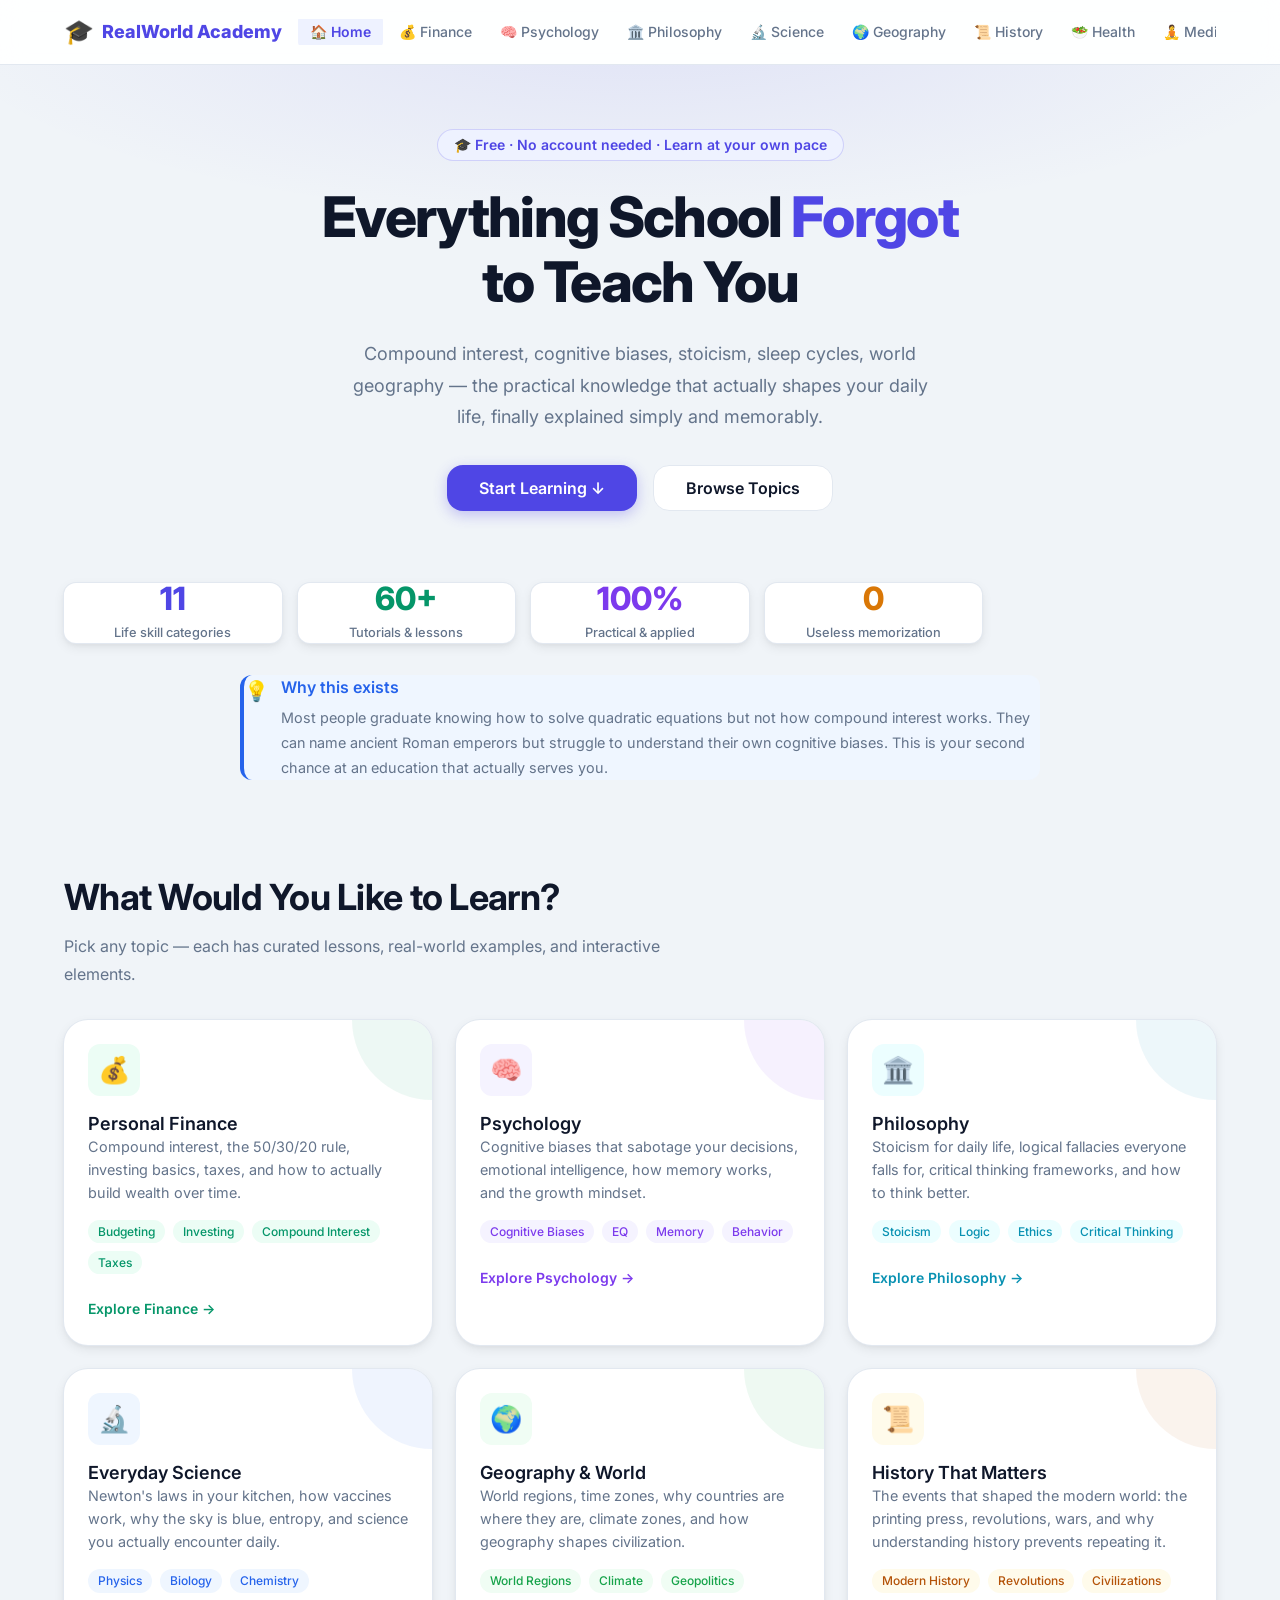
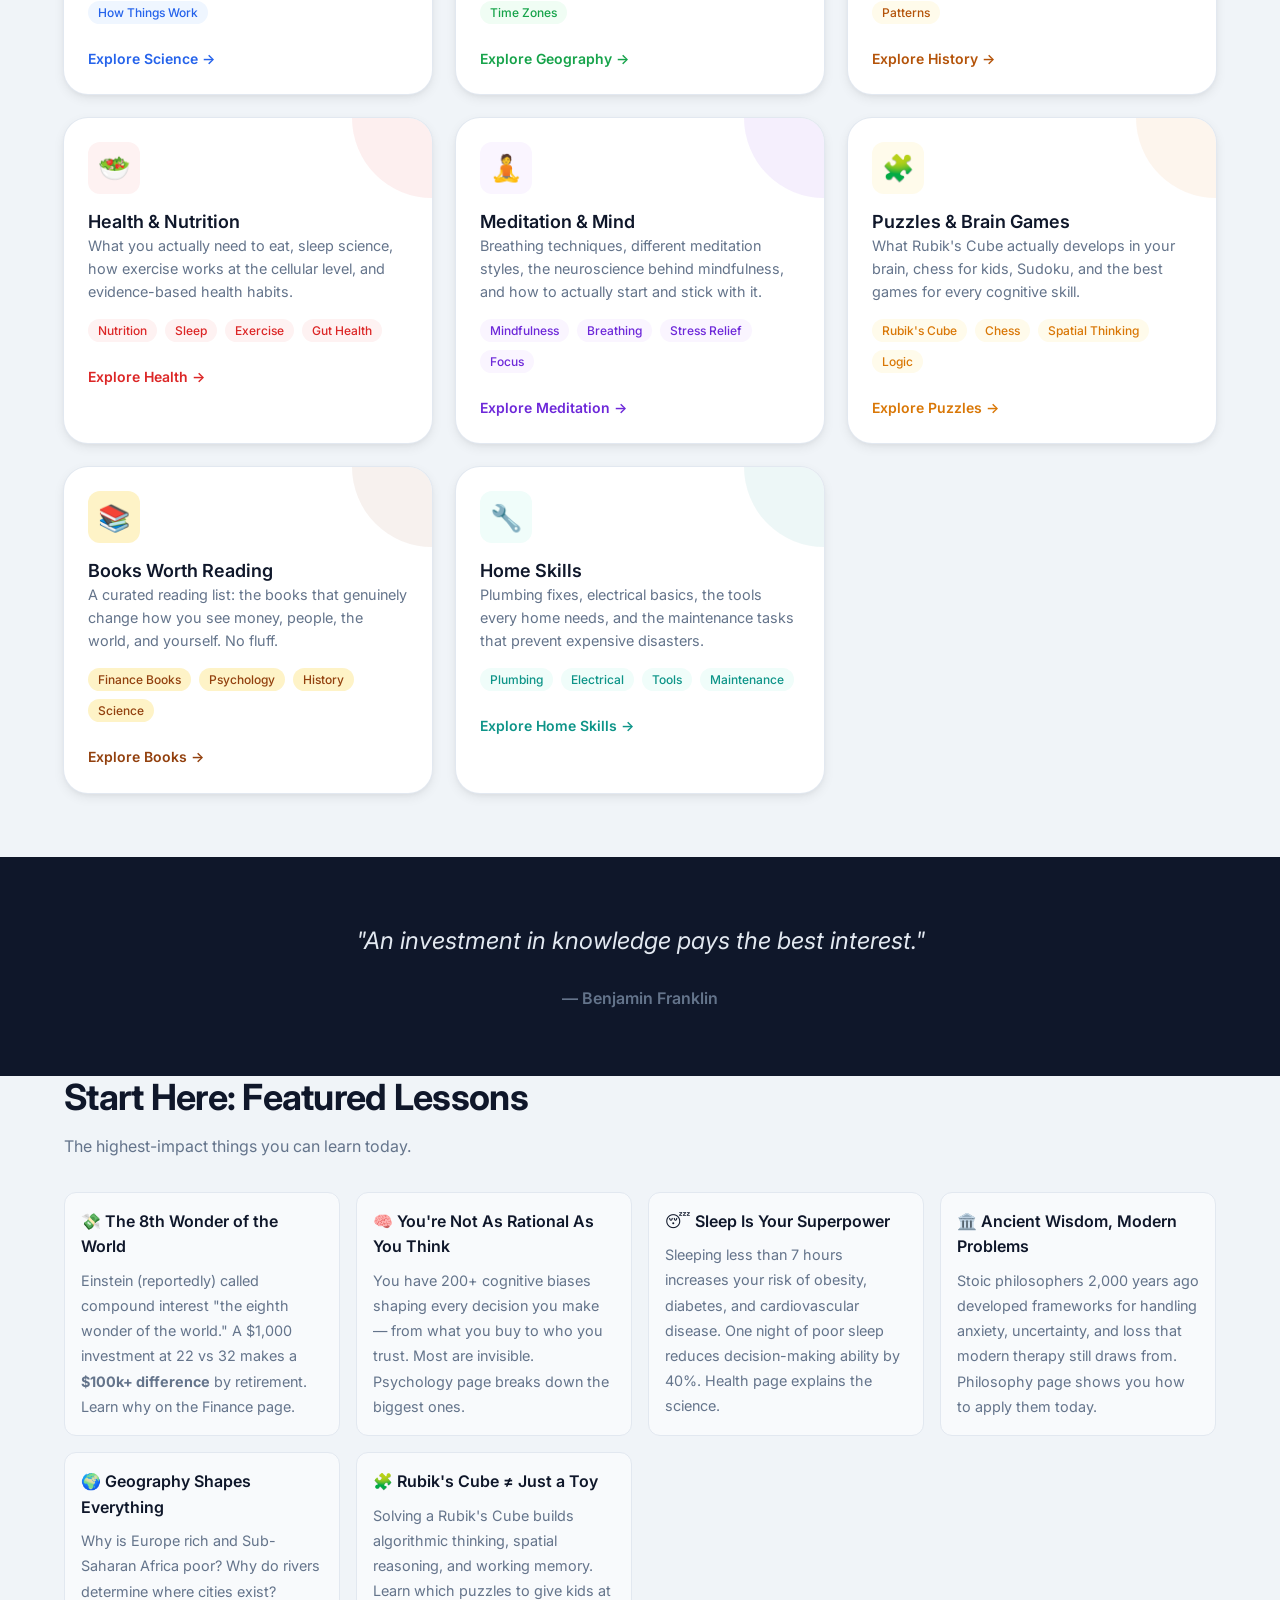
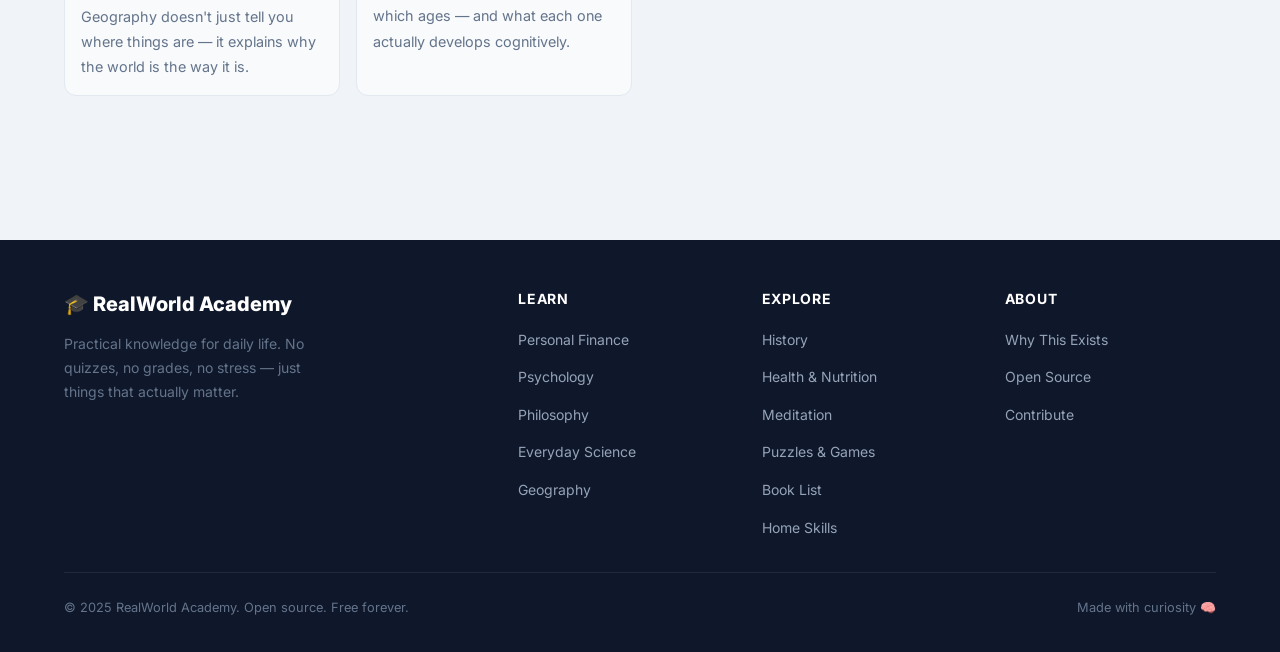
==== commit 4b753fa0: "..." ====
--- a/index.html
+++ b/index.html
@@ -35,7 +35,7 @@
   <div class="container">
     <div class="stats-row">
       <div class="stat-card">
-        <div class="stat-num" style="color:#4f46e5">10</div>
+        <div class="stat-num" style="color:#4f46e5">11</div>
         <div class="stat-label">Life skill categories</div>
       </div>
       <div class="stat-card">
@@ -230,6 +230,23 @@
           <span class="tag">Science</span>
         </div>
         <span class="cat-link">Explore Books →</span>
+      </a>
+
+
+      <!-- Home Skills -->
+      <a href="pages/home-skills.html" class="cat-card cat-home">
+        <div class="cat-icon">🔧</div>
+        <div>
+          <h3>Home Skills</h3>
+          <p>Plumbing fixes, electrical basics, the tools every home needs, and the maintenance tasks that prevent expensive disasters.</p>
+        </div>
+        <div class="cat-tags">
+          <span class="tag">Plumbing</span>
+          <span class="tag">Electrical</span>
+          <span class="tag">Tools</span>
+          <span class="tag">Maintenance</span>
+        </div>
+        <span class="cat-link">Explore Home Skills →</span>
       </a>
 
     </div>
@@ -308,6 +325,7 @@
           <li><a href="pages/meditation.html">Meditation</a></li>
           <li><a href="pages/puzzles.html">Puzzles & Games</a></li>
           <li><a href="pages/books.html">Book List</a></li>
+          <li><a href="pages/home-skills.html">Home Skills</a></li>
         </ul>
       </div>
       <div class="footer-col">
--- a/css/styles.css
+++ b/css/styles.css
@@ -36,6 +36,8 @@
   --puz-bg:     #fffbeb;
   --books:      #92400e;
   --books-bg:   #fef3c7;
+  --home:       #0d9488;
+  --home-bg:    #f0fdfa;
 
   /* Spacing */
   --space-1: 0.25rem;
@@ -360,6 +362,11 @@
 .cat-books .cat-icon, .cat-books .cat-link { color: var(--books); }
 .cat-books .tag { background: var(--books-bg); color: var(--books); }
 .cat-books::after { background: var(--books); }
+
+.cat-home .cat-icon { background: var(--home-bg); }
+.cat-home .cat-icon, .cat-home .cat-link { color: var(--home); }
+.cat-home .tag { background: var(--home-bg); color: var(--home); }
+.cat-home::after { background: var(--home); }
 
 /* ===== TOPIC SECTIONS ===== */
 .topics { display: flex; flex-direction: column; gap: var(--space-6); }
@@ -890,6 +897,119 @@
   .nav-links a { font-size: 0.8rem; padding: var(--space-2); }
   .calc-grid { grid-template-columns: 1fr; }
   h1 { font-size: 1.875rem; }
+}
+
+/* ===== SOURCES & RESOURCES ===== */
+.page-resources { margin-top: 0; }
+
+.resources-wrap {
+  background: var(--surface);
+  border-radius: var(--radius-xl);
+  box-shadow: var(--shadow-card);
+  overflow: hidden;
+}
+.resources-header {
+  padding: 1.5rem 2rem;
+  border-bottom: 1px solid var(--border);
+  background: var(--surface-2);
+}
+.resources-header h2 { font-size: 1.375rem; margin-bottom: 0.4rem; }
+
+/* Video grid */
+.vid-grid {
+  display: grid;
+  grid-template-columns: repeat(auto-fill, minmax(220px, 1fr));
+  gap: 1rem;
+  padding: 1.5rem 2rem;
+}
+.vid-card {
+  border-radius: var(--radius);
+  overflow: hidden;
+  border: 1px solid var(--border);
+  text-decoration: none;
+  display: block;
+  transition: all 0.2s;
+  background: var(--surface);
+}
+.vid-card:hover { box-shadow: var(--shadow); transform: translateY(-2px); border-color: #e53e3e; }
+.vid-thumb {
+  background: linear-gradient(135deg, #1a1a2e 0%, #16213e 100%);
+  padding: 1.25rem;
+  display: flex;
+  align-items: center;
+  justify-content: center;
+  min-height: 110px;
+  position: relative;
+}
+.vid-emoji { font-size: 2.25rem; }
+.vid-play {
+  position: absolute;
+  bottom: 0.5rem; right: 0.5rem;
+  width: 28px; height: 28px;
+  background: #dc2626;
+  border-radius: 50%;
+  display: flex; align-items: center; justify-content: center;
+  color: white; font-size: 0.6rem;
+  box-shadow: 0 2px 6px rgba(220,38,38,0.4);
+}
+.vid-meta { padding: 0.75rem; }
+.vid-channel {
+  font-size: 0.68rem; font-weight: 700;
+  text-transform: uppercase; letter-spacing: 0.05em;
+  color: var(--text-muted); margin-bottom: 4px;
+}
+.vid-title { font-size: 0.85rem; font-weight: 600; color: var(--text); line-height: 1.4; }
+
+/* Source pills */
+.src-groups {
+  padding: 1.25rem 2rem 1.75rem;
+  border-top: 1px solid var(--border);
+}
+.src-groups-title {
+  font-size: 0.9375rem; font-weight: 700;
+  color: var(--text); margin-bottom: 1rem;
+}
+.src-pills { display: flex; flex-wrap: wrap; gap: 0.5rem; }
+.src-pill {
+  display: inline-flex; align-items: center; gap: 5px;
+  padding: 5px 13px;
+  background: var(--surface-2);
+  border: 1.5px solid var(--border);
+  border-radius: 100px;
+  font-size: 0.8rem; font-weight: 500;
+  color: var(--text-muted);
+  text-decoration: none;
+  transition: all 0.15s;
+}
+.src-pill:hover {
+  background: var(--primary-light);
+  color: var(--primary);
+  border-color: rgba(79,70,229,0.35);
+}
+.src-pill .src-domain {
+  font-size: 0.7rem; color: var(--text-light);
+  font-weight: 400;
+}
+
+/* Credibility badge on callouts */
+.cred-badge {
+  display: inline-flex; align-items: center; gap: 4px;
+  padding: 2px 8px;
+  background: rgba(255,255,255,0.7);
+  border-radius: 100px;
+  font-size: 0.7rem; font-weight: 600;
+  color: #065f46;
+  border: 1px solid rgba(5,150,105,0.2);
+  text-decoration: none;
+  margin-left: 0.5rem;
+  vertical-align: middle;
+}
+.cred-badge:hover { background: white; }
+
+@media (max-width: 768px) {
+  .vid-grid { padding: 1rem; }
+  .src-groups { padding: 1rem; }
+  .resources-header { padding: 1.25rem 1rem; }
 }
 
 /* ===== ANIMATIONS ===== */
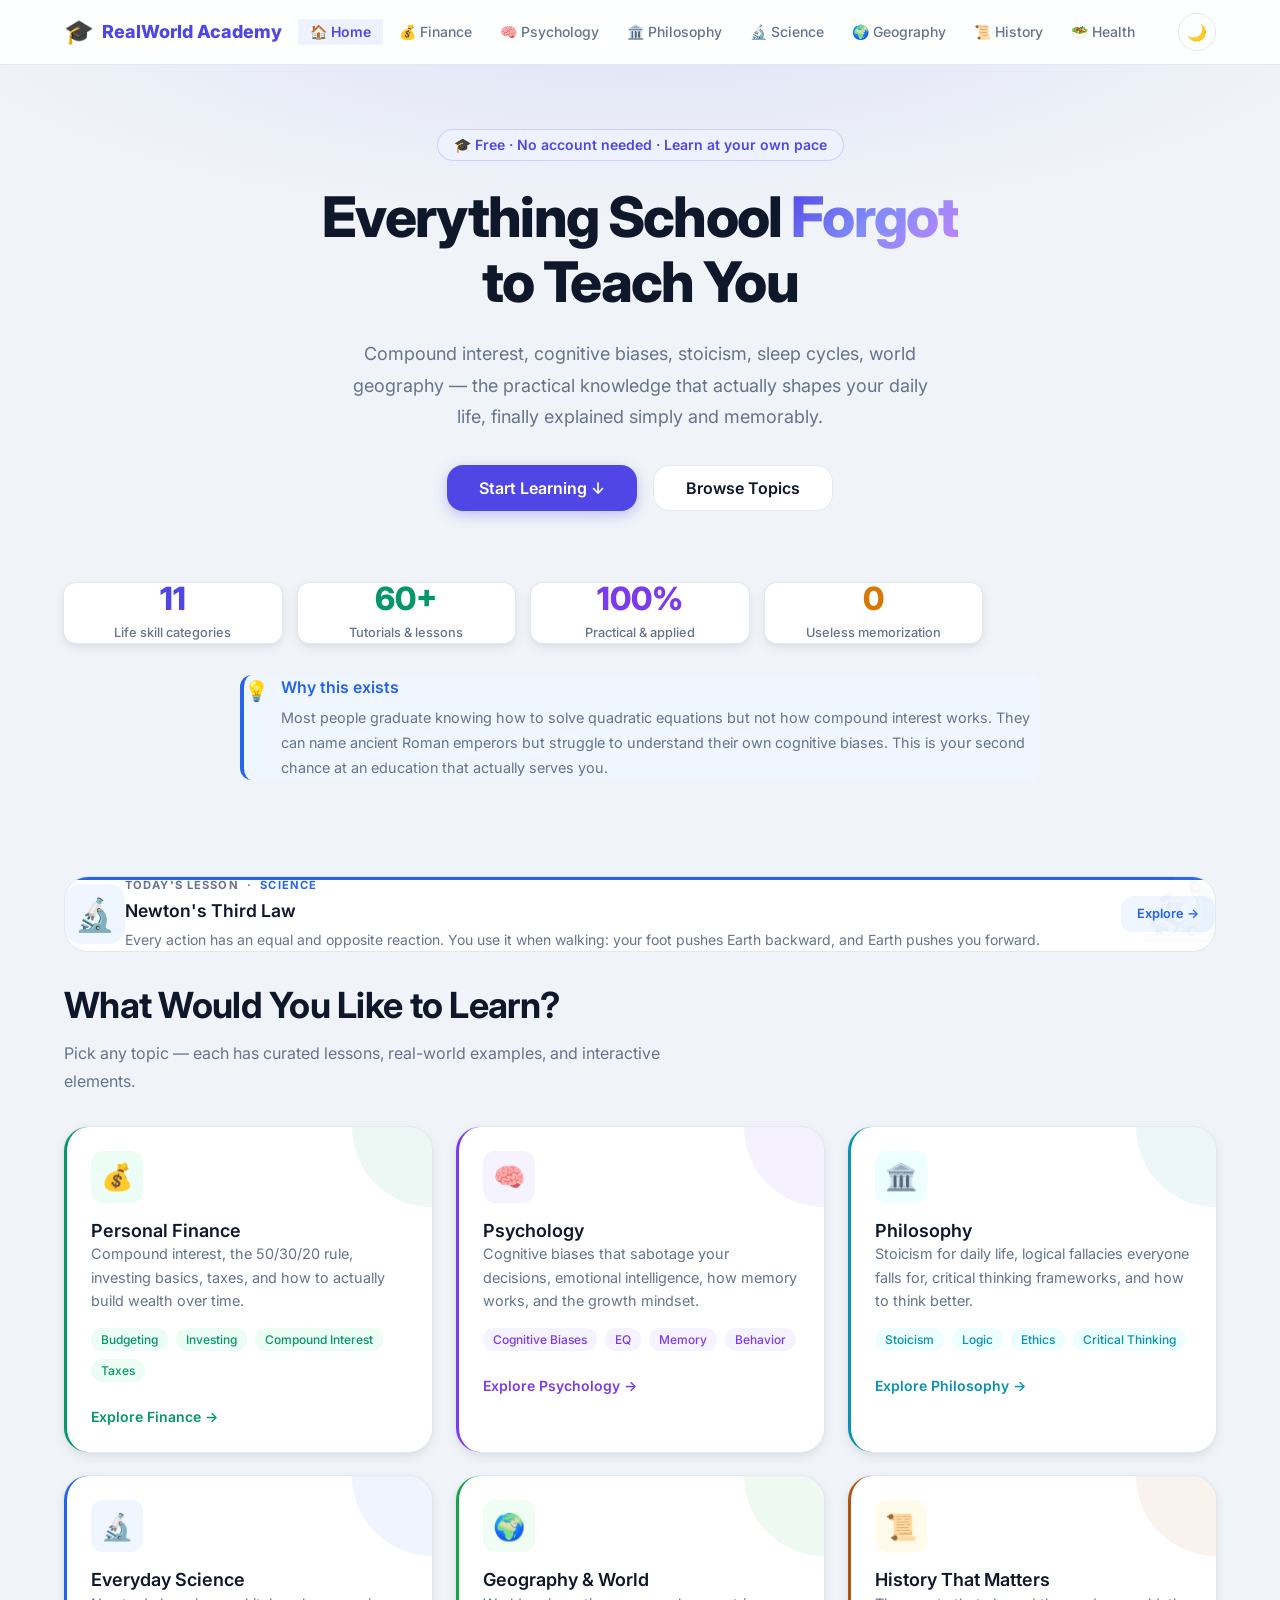
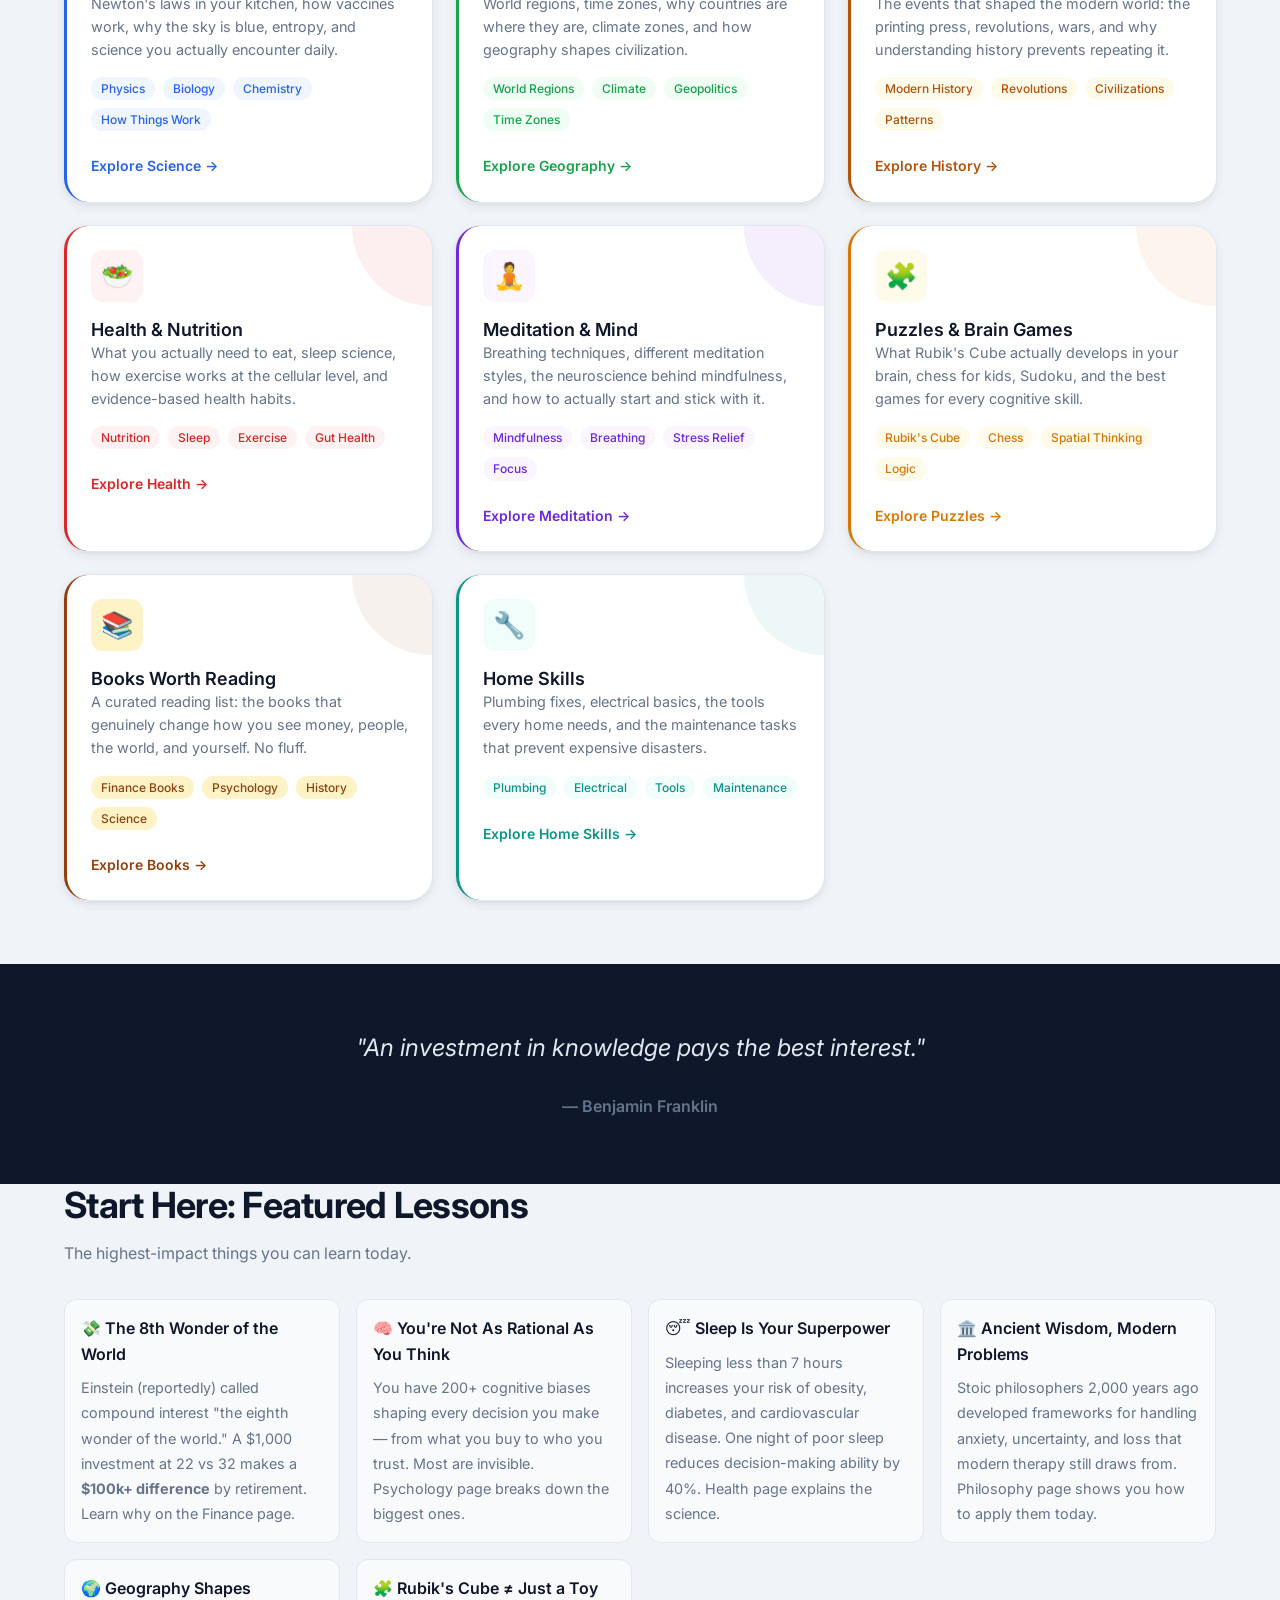
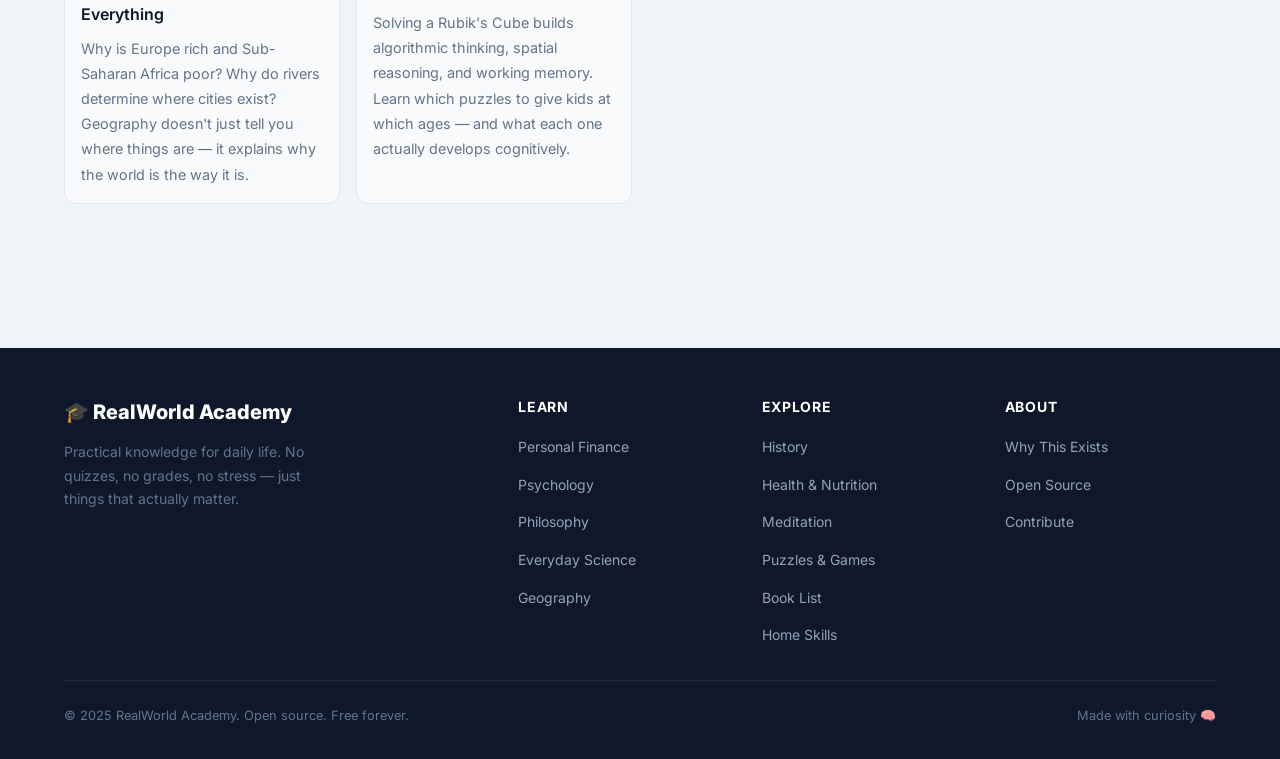
==== commit c956030a: "..." ====
--- a/index.html
+++ b/index.html
@@ -4,9 +4,20 @@
   <meta charset="UTF-8" />
   <meta name="viewport" content="width=device-width, initial-scale=1.0" />
   <title>RealWorld Academy — Skills School Never Taught You</title>
-  <meta name="description" content="Practical knowledge for real life: finance, psychology, philosophy, science, health, meditation, and more. Tutorials that actually matter.">
   <link rel="preconnect" href="https://fonts.googleapis.com">
   <link href="https://fonts.googleapis.com/css2?family=Inter:wght@400;500;600;700;800&display=swap" rel="stylesheet">
+  <meta name="description" content="Practical knowledge for real life: compound interest, cognitive biases, stoicism, sleep science, world geography, and more. Free tutorials that actually matter, explained simply.">
+  <meta name="author" content="Saumitra Phatak">
+  <link rel="canonical" href="https://saumitraphatak.github.io/realworld-academy/">
+  <meta property="og:type" content="website">
+  <meta property="og:title" content="RealWorld Academy — Skills School Never Taught You">
+  <meta property="og:description" content="The practical knowledge that shapes your daily life — finance, psychology, philosophy, science, health, and more. Free. No account needed.">
+  <meta property="og:url" content="https://saumitraphatak.github.io/realworld-academy/">
+  <meta property="og:site_name" content="RealWorld Academy">
+  <meta name="twitter:card" content="summary">
+  <meta name="twitter:title" content="RealWorld Academy — Skills School Never Taught You">
+  <meta name="twitter:description" content="The practical knowledge that shapes your daily life — finance, psychology, philosophy, science, health, and more. Free. No account needed.">
+  <script type="application/ld+json">{"@context":"https://schema.org","@type":"WebSite","name":"RealWorld Academy — Skills School Never Taught You","description":"The practical knowledge that shapes your daily life — finance, psychology, philosophy, science, health, and more. Free. No account needed.","url":"https://saumitraphatak.github.io/realworld-academy/","author":{"@type":"Person","name":"Saumitra Phatak"}}</script>
   <link rel="stylesheet" href="css/styles.css">
 </head>
 <body>
@@ -33,7 +44,7 @@
 <!-- WHY THIS EXISTS -->
 <section class="section" style="padding-top: 0;">
   <div class="container">
-    <div class="stats-row">
+    <div class="stats-row reveal">
       <div class="stat-card">
         <div class="stat-num" style="color:#4f46e5">11</div>
         <div class="stat-label">Life skill categories</div>
@@ -52,7 +63,7 @@
       </div>
     </div>
 
-    <div class="callout callout-info" style="max-width:800px; margin: 2rem auto;">
+    <div class="callout callout-info reveal" style="max-width:800px; margin: 2rem auto;">
       <span class="callout-icon">💡</span>
       <div>
         <h4>Why this exists</h4>
@@ -65,7 +76,9 @@
 <!-- CATEGORIES GRID -->
 <section class="section" id="categories">
   <div class="container">
-    <div class="section-title">
+    <div id="daily-wisdom" class="reveal"></div>
+
+    <div class="section-title reveal">
       <h2>What Would You Like to Learn?</h2>
       <p>Pick any topic — each has curated lessons, real-world examples, and interactive elements.</p>
     </div>
@@ -266,11 +279,11 @@
 <!-- FEATURED LESSON TEASER -->
 <section class="section">
   <div class="container">
-    <div class="section-title">
+    <div class="section-title reveal">
       <h2>Start Here: Featured Lessons</h2>
       <p>The highest-impact things you can learn today.</p>
     </div>
-    <div class="info-grid">
+    <div class="info-grid reveal">
       <div class="info-block">
         <h4>💸 The 8th Wonder of the World</h4>
         <p>Einstein (reportedly) called compound interest "the eighth wonder of the world." A $1,000 investment at 22 vs 32 makes a <strong>$100k+ difference</strong> by retirement. Learn why on the Finance page.</p>
--- a/css/styles.css
+++ b/css/styles.css
@@ -1064,3 +1064,221 @@
   margin-bottom: 4px;
   z-index: 10;
 }
+
+/* ═══════════════════════════════════════════════════════
+   DARK MODE
+   ═══════════════════════════════════════════════════════ */
+
+[data-theme="dark"] {
+  --bg:           #0f172a;
+  --surface:      #1e293b;
+  --surface-2:    #162032;
+  --border:       rgba(255,255,255,.1);
+  --text:         #f1f5f9;
+  --text-muted:   #94a3b8;
+  --text-light:   #64748b;
+  --primary-light: rgba(79,70,229,.18);
+  --shadow-card:  0 0 0 1px rgba(255,255,255,.07), 0 4px 12px rgba(0,0,0,.4);
+  --shadow:       0 4px 12px rgba(0,0,0,.45);
+  --shadow-lg:    0 10px 30px rgba(0,0,0,.65);
+
+  /* Category backgrounds — shifted to dark translucent glows */
+  --finance-bg:  rgba(5,150,105,.15);
+  --psych-bg:    rgba(124,58,237,.15);
+  --phil-bg:     rgba(8,145,178,.15);
+  --sci-bg:      rgba(37,99,235,.15);
+  --geo-bg:      rgba(22,163,74,.15);
+  --hist-bg:     rgba(180,83,9,.15);
+  --health-bg:   rgba(220,38,38,.15);
+  --med-bg:      rgba(109,40,217,.15);
+  --puz-bg:      rgba(217,119,6,.15);
+  --books-bg:    rgba(146,64,14,.15);
+  --home-bg:     rgba(13,148,136,.15);
+}
+
+/* Dark callouts — swap hard light pastels for dark translucent tints */
+[data-theme="dark"] .callout-tip  { background: rgba(5,150,105,.1);  border-color: rgba(5,150,105,.35); }
+[data-theme="dark"] .callout-tip h4 { color: #34d399; }
+[data-theme="dark"] .callout-warn { background: rgba(217,119,6,.1);  border-color: rgba(217,119,6,.35); }
+[data-theme="dark"] .callout-warn h4 { color: #fbbf24; }
+[data-theme="dark"] .callout-info { background: rgba(37,99,235,.1);  border-color: rgba(37,99,235,.35); }
+[data-theme="dark"] .callout-info h4 { color: #60a5fa; }
+[data-theme="dark"] .callout-fact { background: rgba(124,58,237,.1); border-color: rgba(124,58,237,.35); }
+[data-theme="dark"] .callout-fact h4 { color: #a78bfa; }
+
+/* Dark buttons */
+[data-theme="dark"] .btn-outline { background: transparent; border-color: rgba(255,255,255,.15); color: var(--text-muted); }
+[data-theme="dark"] .btn-outline:hover { background: rgba(79,70,229,.18); border-color: var(--primary); color: var(--primary); }
+
+/* Dark tables */
+[data-theme="dark"] table  { background: var(--surface); border-color: var(--border); }
+[data-theme="dark"] th     { background: var(--surface-2) !important; color: var(--text) !important; }
+[data-theme="dark"] tr:hover { background: rgba(255,255,255,.04) !important; }
+[data-theme="dark"] td     { border-color: var(--border) !important; color: var(--text-muted); }
+
+/* Smooth transitions — targeted to avoid breaking CSS animations */
+body, .nav, .cat-card, .card, .topic-card, .topic-body, .tab-btn, .tab-panel,
+.stat-card, .callout, .tag, .btn-outline, .footer,
+.resources-wrap, .vid-card, .chart-wrap, .page-hero {
+  transition: background-color .28s ease, border-color .28s ease, color .28s ease;
+}
+
+/* ── Theme toggle button ── */
+.theme-toggle {
+  background: none;
+  border: 1.5px solid var(--border);
+  border-radius: 999px;
+  width: 38px;
+  height: 38px;
+  display: flex;
+  align-items: center;
+  justify-content: center;
+  font-size: 1rem;
+  cursor: pointer;
+  flex-shrink: 0;
+  margin-left: var(--space-3);
+  transition: border-color .2s, background .2s, transform .35s cubic-bezier(.34,1.56,.64,1);
+}
+.theme-toggle:hover {
+  border-color: var(--primary);
+  background: var(--primary-light);
+  transform: rotate(20deg) scale(1.1);
+}
+
+/* ── Reading progress bar ── */
+#reading-progress {
+  position: fixed;
+  top: 0; left: 0;
+  width: 0%;
+  height: 3px;
+  background: linear-gradient(90deg, var(--primary) 0%, #818cf8 50%, var(--primary) 100%);
+  background-size: 200% 100%;
+  animation: progress-shimmer 2.5s linear infinite;
+  z-index: 9999;
+  transition: width .08s linear;
+  pointer-events: none;
+  border-radius: 0 2px 2px 0;
+}
+@keyframes progress-shimmer {
+  from { background-position: 100% 0; }
+  to   { background-position: -100% 0; }
+}
+
+/* ══════════════════════════════════════════
+   STAGE 2: SCROLL REVEAL
+══════════════════════════════════════════ */
+.reveal {
+  opacity: 0;
+  transform: translateY(28px);
+  transition: opacity 0.6s cubic-bezier(0.22, 1, 0.36, 1),
+              transform 0.6s cubic-bezier(0.22, 1, 0.36, 1);
+}
+.reveal.visible { opacity: 1; transform: none; }
+
+/* Staggered category grid entrance */
+.category-grid .cat-card {
+  opacity: 0;
+  transform: translateY(24px);
+  transition: opacity 0.5s cubic-bezier(0.22, 1, 0.36, 1),
+              transform 0.5s cubic-bezier(0.22, 1, 0.36, 1),
+              box-shadow 0.25s cubic-bezier(0.34, 1.56, 0.64, 1),
+              border-color 0.28s ease;
+}
+.category-grid.animated .cat-card { opacity: 1; transform: none; }
+.category-grid .cat-card:nth-child(1)  { transition-delay: 0.03s; }
+.category-grid .cat-card:nth-child(2)  { transition-delay: 0.08s; }
+.category-grid .cat-card:nth-child(3)  { transition-delay: 0.13s; }
+.category-grid .cat-card:nth-child(4)  { transition-delay: 0.18s; }
+.category-grid .cat-card:nth-child(5)  { transition-delay: 0.23s; }
+.category-grid .cat-card:nth-child(6)  { transition-delay: 0.28s; }
+.category-grid .cat-card:nth-child(7)  { transition-delay: 0.33s; }
+.category-grid .cat-card:nth-child(8)  { transition-delay: 0.38s; }
+.category-grid .cat-card:nth-child(9)  { transition-delay: 0.43s; }
+.category-grid .cat-card:nth-child(10) { transition-delay: 0.48s; }
+.category-grid .cat-card:nth-child(11) { transition-delay: 0.53s; }
+
+/* Left-border accent stripe per category */
+.cat-card { border-left: 3px solid transparent; }
+.cat-finance  { border-left-color: var(--finance); }
+.cat-psych    { border-left-color: var(--psych); }
+.cat-phil     { border-left-color: var(--philosophy); }
+.cat-science  { border-left-color: var(--science); }
+.cat-geo      { border-left-color: var(--geo); }
+.cat-history  { border-left-color: var(--history); }
+.cat-health   { border-left-color: var(--health); }
+.cat-med      { border-left-color: var(--meditate); }
+.cat-puz      { border-left-color: var(--puzzles); }
+.cat-books    { border-left-color: var(--books); }
+.cat-home     { border-left-color: var(--home); }
+
+/* Hero headline gradient word */
+.hero h1 span {
+  background: linear-gradient(135deg, #4f46e5 0%, #818cf8 50%, #c084fc 100%);
+  -webkit-background-clip: text;
+  -webkit-text-fill-color: transparent;
+  background-clip: text;
+  color: transparent;
+}
+
+/* ══════════════════════════════════════════
+   DAILY WISDOM WIDGET
+══════════════════════════════════════════ */
+.daily-widget {
+  border-radius: var(--radius-xl);
+  padding: var(--space-5) var(--space-6);
+  display: flex;
+  align-items: center;
+  gap: var(--space-5);
+  border: 1.5px solid var(--border);
+  background: var(--surface);
+  margin-bottom: var(--space-8);
+  position: relative;
+  overflow: hidden;
+}
+.daily-widget::before {
+  content: '';
+  position: absolute;
+  top: 0; left: 0; right: 0;
+  height: 3px;
+  background: var(--dw-color, var(--primary));
+}
+.daily-deco {
+  position: absolute;
+  top: -20px; right: -20px;
+  font-size: 5rem;
+  opacity: 0.05;
+  pointer-events: none;
+  user-select: none;
+  line-height: 1;
+}
+.daily-icon {
+  width: 60px; height: 60px;
+  border-radius: var(--radius-lg);
+  display: flex; align-items: center; justify-content: center;
+  font-size: 2rem;
+  flex-shrink: 0;
+}
+.daily-meta { flex: 1; min-width: 0; }
+.daily-eyebrow {
+  font-size: 0.7rem; font-weight: 700; text-transform: uppercase;
+  letter-spacing: 0.1em; color: var(--text-muted);
+  margin-bottom: 0.3rem;
+}
+.daily-eyebrow .dw-cat { color: var(--dw-color, var(--primary)); }
+.daily-meta h3 { font-size: 1.1rem; margin: 0 0 0.35rem; }
+.daily-meta p  { font-size: 0.875rem; color: var(--text-muted); line-height: 1.6; margin: 0; }
+.daily-action {
+  flex-shrink: 0;
+  display: inline-flex; align-items: center; gap: 6px;
+  padding: var(--space-2) var(--space-4);
+  border-radius: var(--radius);
+  font-size: 0.8rem; font-weight: 600;
+  text-decoration: none;
+  transition: filter 0.15s;
+  white-space: nowrap;
+}
+.daily-action:hover { filter: brightness(0.88); text-decoration: none; }
+@media (max-width: 640px) {
+  .daily-widget { flex-wrap: wrap; gap: var(--space-3); }
+  .daily-action { width: 100%; justify-content: center; }
+}
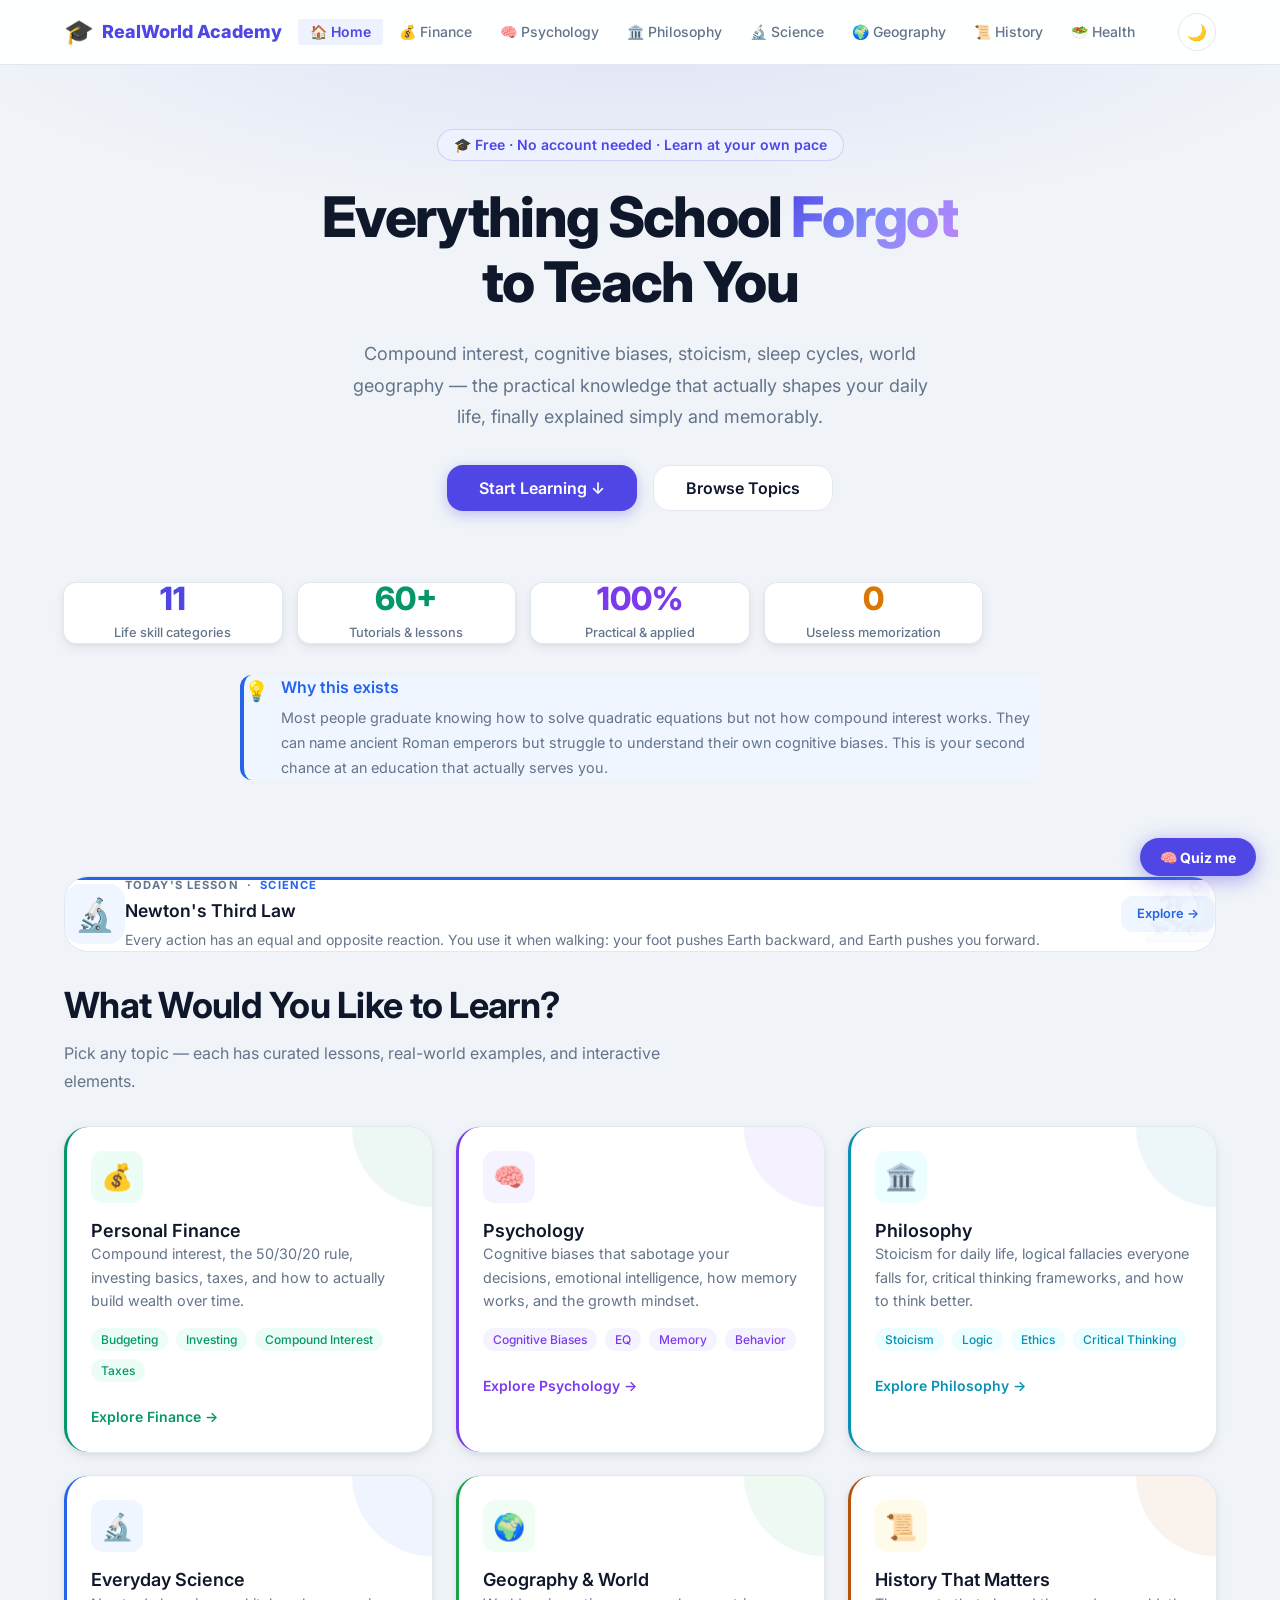
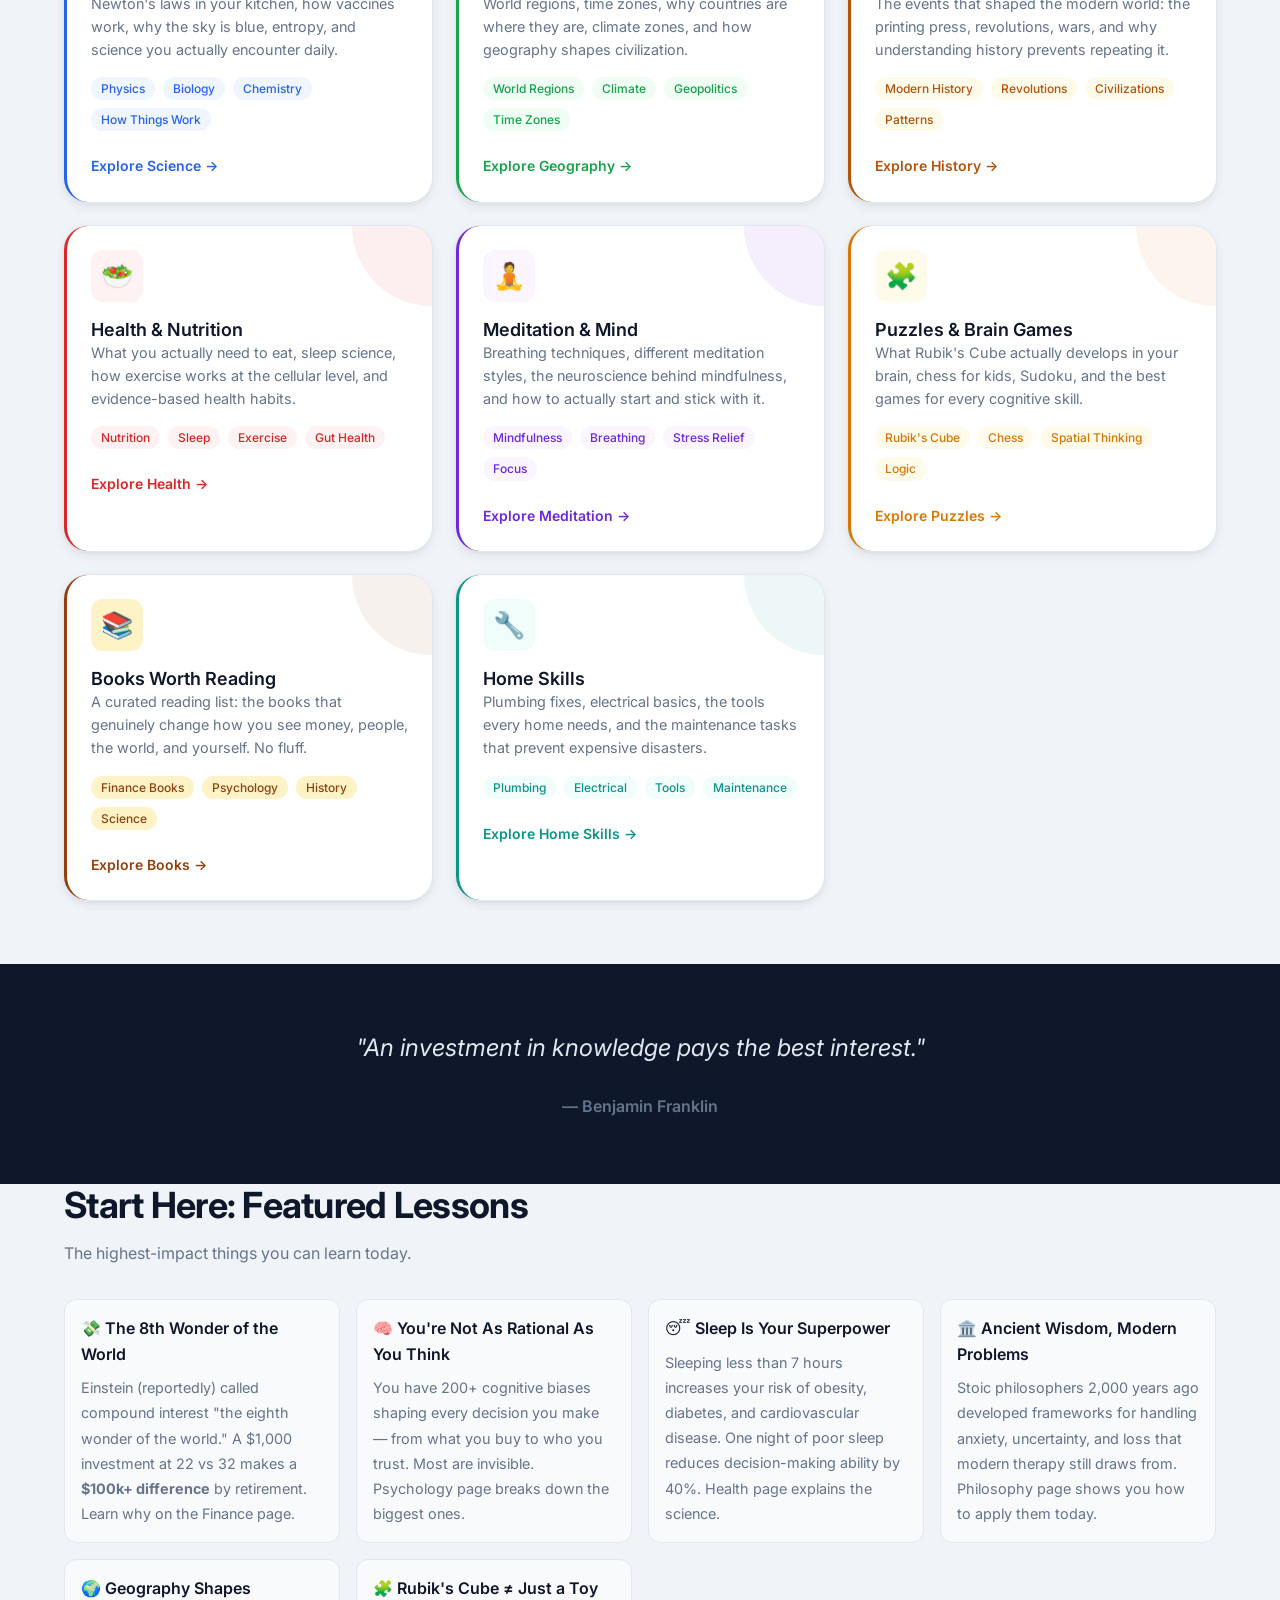
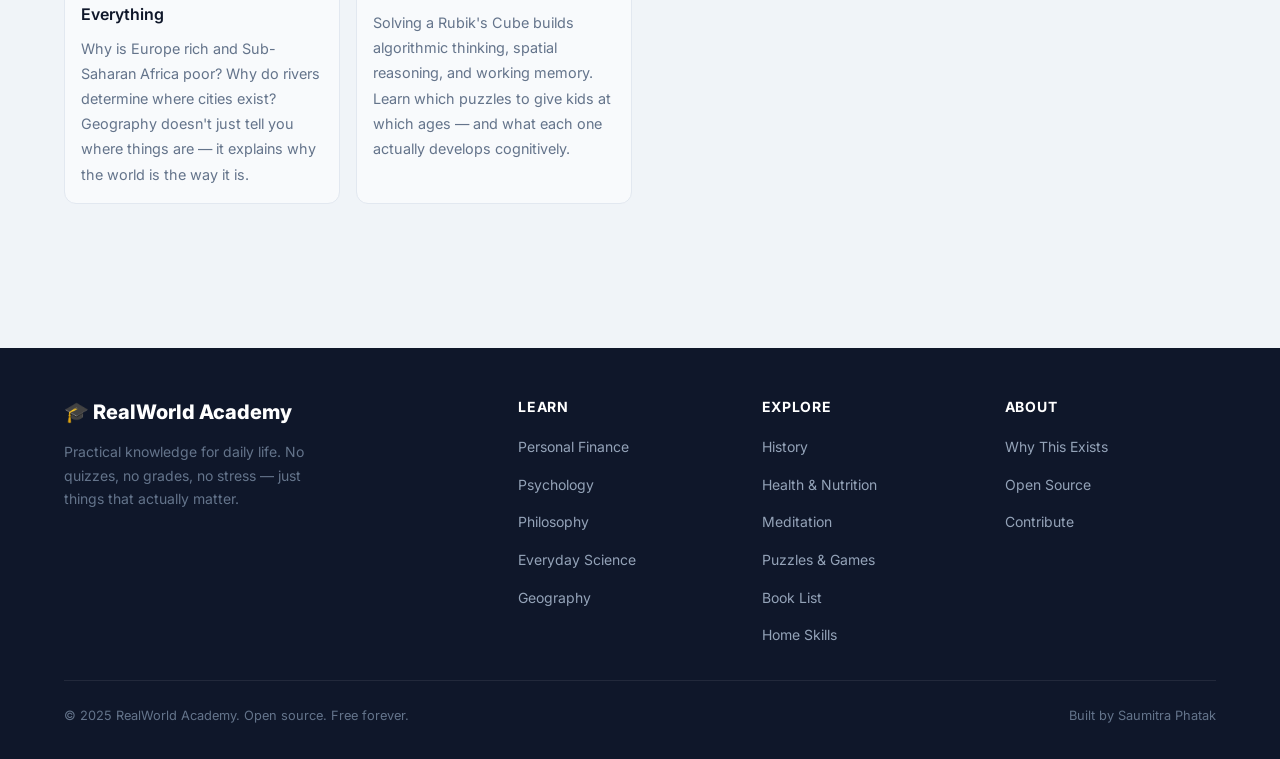
==== commit 934373f8: "..." ====
--- a/index.html
+++ b/index.html
@@ -352,7 +352,7 @@
     </div>
     <div class="footer-bottom">
       <p>© 2025 RealWorld Academy. Open source. Free forever.</p>
-      <p>Made with curiosity 🧠</p>
+      <p>Built by <a href="https://www.curious96.com" target="_blank" rel="noopener">Saumitra Phatak</a></p>
     </div>
   </div>
 </footer>
--- a/css/styles.css
+++ b/css/styles.css
@@ -1282,3 +1282,198 @@
   .daily-widget { flex-wrap: wrap; gap: var(--space-3); }
   .daily-action { width: 100%; justify-content: center; }
 }
+
+/* ══════════════════════════════════════════
+   STAGE 3: QUICK QUIZ
+══════════════════════════════════════════ */
+.quiz-trigger {
+  position: fixed;
+  bottom: var(--space-6);
+  right: var(--space-6);
+  z-index: 900;
+  background: var(--primary);
+  color: #fff;
+  border: none;
+  border-radius: 999px;
+  padding: 0.65rem 1.25rem;
+  font-size: 0.875rem;
+  font-weight: 700;
+  cursor: pointer;
+  display: flex;
+  align-items: center;
+  gap: 0.4rem;
+  box-shadow: 0 4px 20px rgba(79,70,229,.45);
+  font-family: var(--font-sans);
+  transition: transform 0.2s cubic-bezier(0.34,1.56,.64,1), box-shadow 0.2s;
+  animation: quiz-pulse 3.5s ease-in-out infinite;
+}
+.quiz-trigger:hover {
+  transform: scale(1.07) translateY(-2px);
+  box-shadow: 0 8px 28px rgba(79,70,229,.6);
+  animation: none;
+}
+@keyframes quiz-pulse {
+  0%,100% { box-shadow: 0 4px 20px rgba(79,70,229,.45); }
+  50%      { box-shadow: 0 4px 30px rgba(79,70,229,.72); }
+}
+
+.quiz-overlay {
+  position: fixed;
+  inset: 0;
+  background: rgba(15,23,42,.65);
+  backdrop-filter: blur(5px);
+  z-index: 1000;
+  display: flex;
+  align-items: center;
+  justify-content: center;
+  padding: var(--space-4);
+  opacity: 0;
+  pointer-events: none;
+  transition: opacity 0.22s;
+  overflow-y: auto;
+}
+.quiz-overlay.open { opacity: 1; pointer-events: all; }
+.quiz-panel {
+  background: var(--surface);
+  border-radius: var(--radius-xl);
+  width: 100%;
+  max-width: 520px;
+  box-shadow: 0 24px 60px rgba(0,0,0,.3);
+  overflow: hidden;
+  transform: scale(0.93) translateY(14px);
+  transition: transform 0.3s cubic-bezier(0.34,1.56,.64,1);
+}
+.quiz-overlay.open .quiz-panel { transform: scale(1) translateY(0); }
+
+.quiz-panel-top {
+  padding: var(--space-4) var(--space-6);
+  border-bottom: 1px solid var(--border);
+  display: flex;
+  align-items: center;
+  gap: var(--space-3);
+}
+.quiz-cat-pill {
+  font-size: 0.7rem; font-weight: 700; text-transform: uppercase;
+  letter-spacing: 0.1em; padding: 3px 10px; border-radius: 100px;
+  background: var(--primary-light); color: var(--primary);
+}
+.quiz-score-display {
+  font-size: 0.8rem; color: var(--text-muted); font-weight: 600; margin-left: auto;
+}
+.quiz-close {
+  background: none; border: none; cursor: pointer;
+  color: var(--text-muted); font-size: 1rem; line-height: 1;
+  width: 28px; height: 28px; border-radius: var(--radius-sm);
+  display: flex; align-items: center; justify-content: center;
+  transition: color 0.15s, background 0.15s;
+}
+.quiz-close:hover { color: var(--text); background: var(--surface-2); }
+
+.quiz-body { padding: var(--space-6); }
+.quiz-progress {
+  height: 3px; background: var(--border); border-radius: 99px;
+  margin-bottom: var(--space-5); overflow: hidden;
+}
+.quiz-progress-fill {
+  height: 100%; background: var(--primary); border-radius: 99px;
+  transition: width 0.45s cubic-bezier(0.22,1,.36,1);
+}
+.quiz-question {
+  font-size: 1.05rem; font-weight: 600; line-height: 1.5;
+  margin-bottom: var(--space-5); color: var(--text);
+}
+.quiz-options { display: flex; flex-direction: column; gap: var(--space-3); }
+.quiz-opt {
+  background: var(--surface-2); border: 1.5px solid var(--border);
+  border-radius: var(--radius); padding: var(--space-3) var(--space-4);
+  text-align: left; cursor: pointer; font-size: 0.9rem; color: var(--text);
+  transition: border-color 0.15s, background 0.15s, color 0.15s;
+  font-family: var(--font-sans);
+}
+.quiz-opt:hover:not(:disabled) { border-color: var(--primary); background: var(--primary-light); color: var(--primary); }
+.quiz-opt.correct { background: #dcfce7 !important; border-color: #16a34a !important; color: #15803d !important; }
+.quiz-opt.wrong   { background: #fee2e2 !important; border-color: #dc2626 !important; color: #b91c1c !important; }
+.quiz-opt:disabled { cursor: default; }
+[data-theme="dark"] .quiz-opt.correct { background: rgba(22,163,74,.18) !important; border-color: #16a34a !important; color: #4ade80 !important; }
+[data-theme="dark"] .quiz-opt.wrong   { background: rgba(220,38,38,.18) !important; border-color: #dc2626 !important; color: #f87171 !important; }
+
+.quiz-feedback {
+  margin-top: var(--space-4); padding: var(--space-3) var(--space-4);
+  border-radius: var(--radius); background: var(--surface-2);
+  border: 1px solid var(--border);
+  font-size: 0.85rem; color: var(--text-muted); line-height: 1.6;
+  display: none;
+}
+.quiz-feedback.show { display: block; }
+.quiz-feedback strong { color: var(--text); }
+
+.quiz-footer {
+  padding: var(--space-4) var(--space-6);
+  border-top: 1px solid var(--border);
+  display: flex; align-items: center; justify-content: space-between; gap: var(--space-3);
+}
+.quiz-result { font-size: 0.82rem; color: var(--text-muted); }
+.quiz-next-btn {
+  background: var(--primary); color: #fff; border: none;
+  border-radius: var(--radius); padding: var(--space-2) var(--space-5);
+  font-size: 0.875rem; font-weight: 700; cursor: pointer;
+  font-family: var(--font-sans);
+  transition: background 0.15s, transform 0.15s;
+  display: none;
+}
+.quiz-next-btn.show { display: block; }
+.quiz-next-btn:hover { background: var(--primary-dark); transform: translateY(-1px); }
+
+/* ══════════════════════════════════════════
+   STAGE 4: READ TRACKING
+══════════════════════════════════════════ */
+.read-btn {
+  width: 24px; height: 24px;
+  border-radius: 50%;
+  border: 1.5px solid var(--border);
+  background: none;
+  color: var(--text-muted);
+  font-size: 0.7rem;
+  cursor: pointer;
+  flex-shrink: 0;
+  display: flex; align-items: center; justify-content: center;
+  margin-left: auto;
+  margin-right: var(--space-2);
+  transition: border-color 0.18s, background 0.18s, color 0.18s;
+  font-family: var(--font-sans);
+  line-height: 1;
+}
+.read-btn:hover { border-color: #16a34a; color: #16a34a; background: #dcfce7; }
+.read-btn.read-done { border-color: #16a34a; background: #16a34a; color: #fff; }
+[data-theme="dark"] .read-btn:hover { background: rgba(22,163,74,.15); }
+[data-theme="dark"] .read-btn.read-done { background: #15803d; border-color: #15803d; }
+
+/* Homepage category card progress strip */
+.cat-progress {
+  display: flex;
+  align-items: center;
+  gap: var(--space-2);
+  padding-top: var(--space-3);
+  border-top: 1px solid var(--border);
+  margin-top: var(--space-1);
+}
+.cat-prog-bar {
+  flex: 1;
+  height: 4px;
+  background: var(--border);
+  border-radius: 99px;
+  overflow: hidden;
+}
+.cat-prog-fill {
+  height: 100%;
+  background: var(--primary);
+  border-radius: 99px;
+  transition: width 0.5s cubic-bezier(0.22, 1, .36, 1);
+}
+.cat-prog-fill.complete { background: #16a34a; }
+.cat-prog-label {
+  font-size: 0.7rem;
+  font-weight: 700;
+  color: var(--text-muted);
+  white-space: nowrap;
+}
